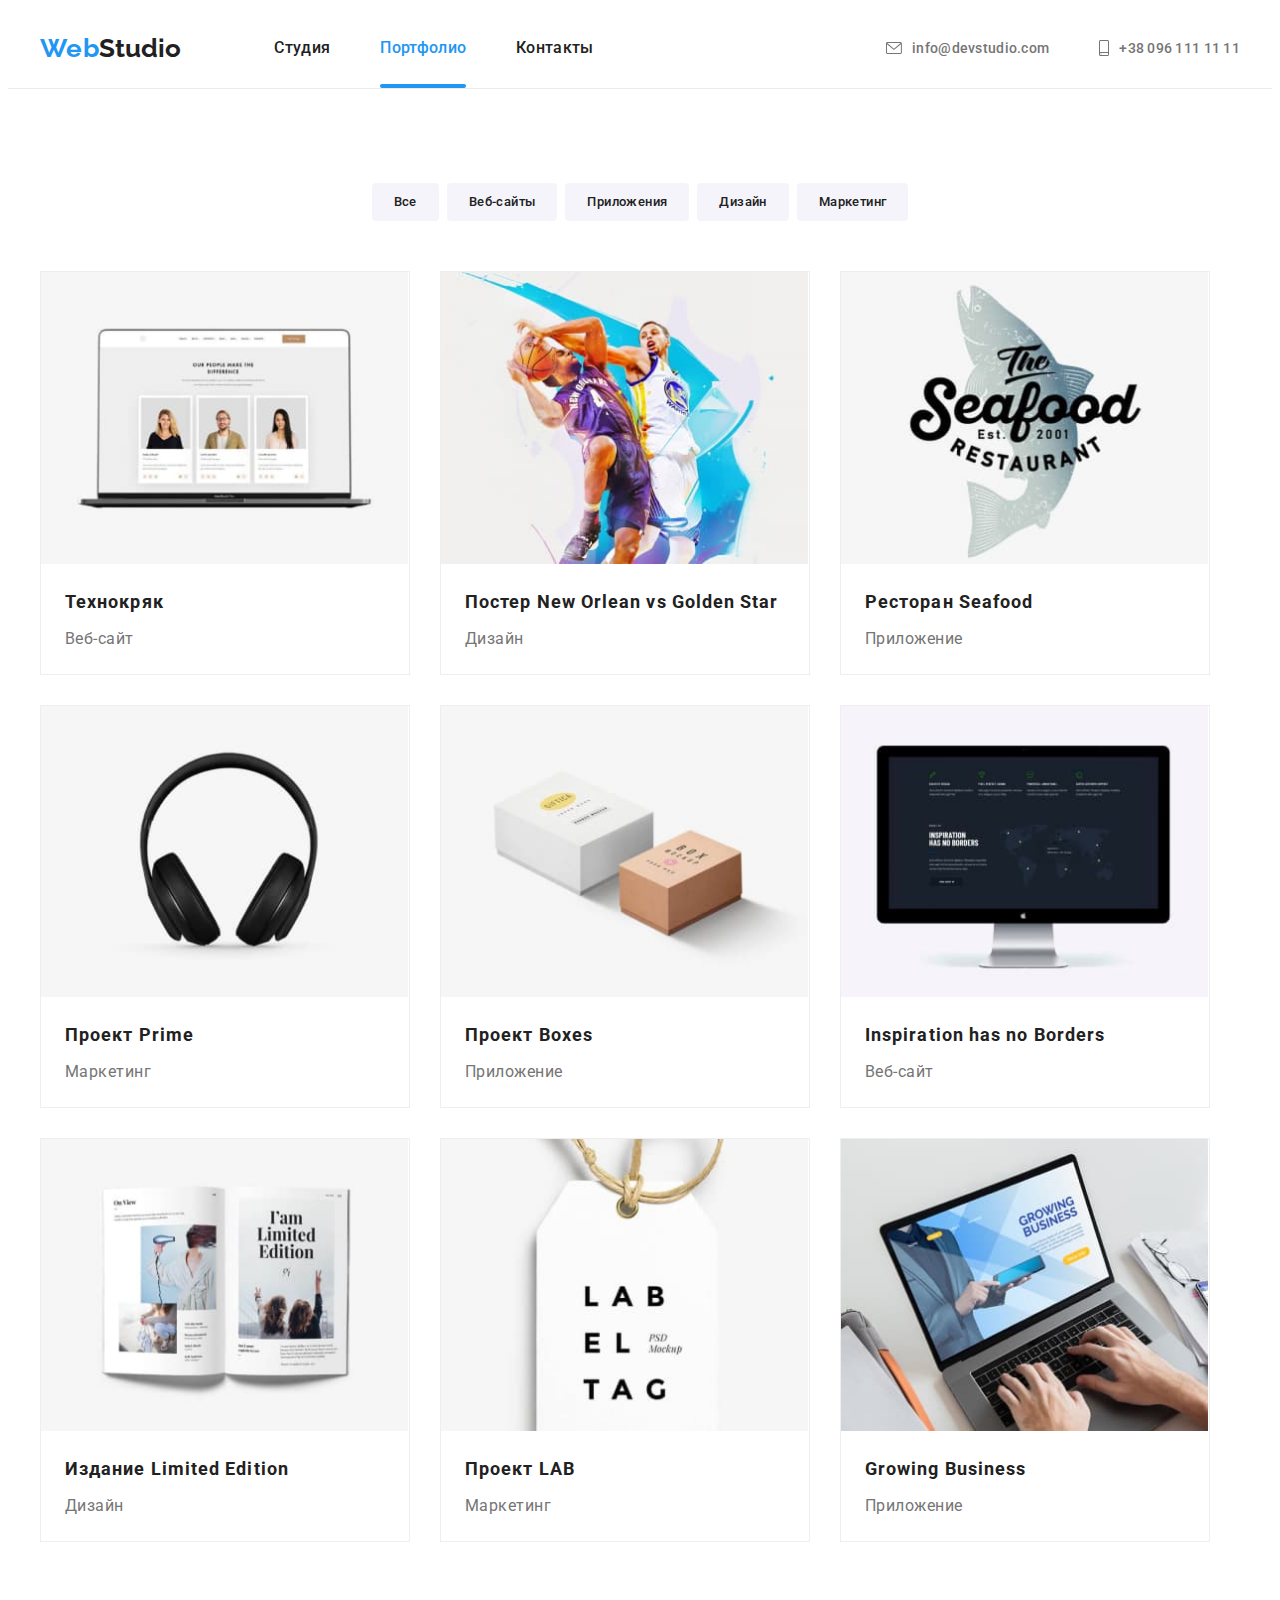
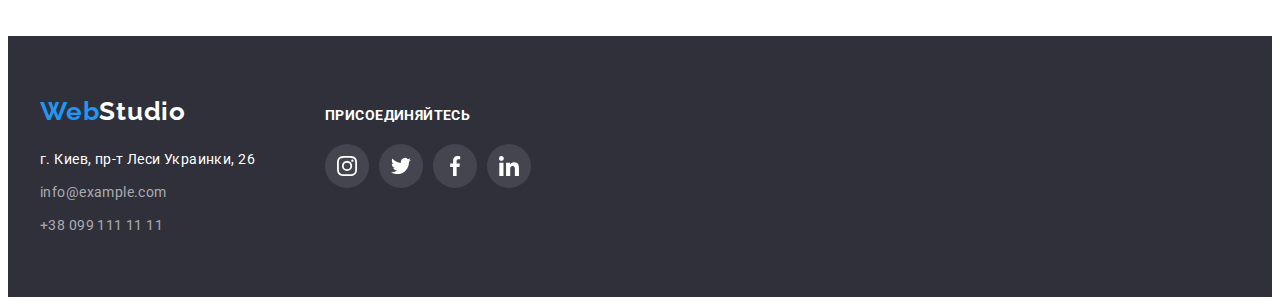
==== portfolio.html @ ae1bb8a2 "copy over files" ====
<!DOCTYPE html>
<html lang="ru">
<head>
    <meta charset="UTF-8" />
    <meta name="viewport" content="width=device-width, initial-scale=1.0" />
    <link rel="stylesheet" href="https://cdnjs.cloudflare.com/ajax/libs/modern-normalize/1.0.0/modern-normalize.css" integrity="sha512-Zx6MlUMKSVJoQ+83OwhdILe8cSEsCzfqThJd7J/VA2UrK6Ctj85p+xzqfyuNXE5B1k25uUdmJ2OzItbBy9GHAQ==" crossorigin="anonymous" />
    <link rel="preconnect" href="https://fonts.gstatic.com">
    <link href="https://fonts.googleapis.com/css2?family=Raleway:wght@400;700&family=Roboto:wght@100;400;500;700;900&display=swap" rel="stylesheet">
    <link rel="stylesheet" href="styles/styles.css"/>
    
    <title>Портфолио</title>
    

</head>
<body class="body">

<!-- Портфолио Хедер -->

<header class="main-header">
    <div class="container">
    <nav class="header-menu">
    <a class="logo" href="./index.html">
    <span class= "logoblue">Web</span>Studio</a>
    <ul class="header-nav">
        <li class="nav-link"><a class="link" href="./index.html">Студия</a></li>
        <li class="nav-link"><a class="currentlink" href="">Портфолио</a></li>
        <li class="nav-link"><a class="link" href="">Контакты</a></li>
    </ul> 
</nav>

<ul class="header-contacts list">
    <li class="header-contact">
        <a class="header-contacts-link link" href="mailto:info@devstudio.com">
        <svg width="16" height="12" class="contact-icon-email">
    <use href="./images/icons.svg#icon-envelope"></use>
    </svg>
    info@devstudio.com</a>
</li>
    <li class="header-contact">
        <a class="header-contacts-link link" href="tel:+380961111111">
        <svg width="10" height="16" class="contact-icon-tel">
            <use href="./images/icons.svg#icon-smartphone"></use>
        </svg>
        +38 096 111 11 11</a>
</li>      
</ul>

    </div>
</header>

<!-- Портфолио навигация -->

<main>
    <section class="portfolio">
        <div class="container">
        <ul class="filters"> 
            <li class="filter-item"><button type="button" class="filter-btn">Все</button></li>
            <li class="filter-item"><button type="button" class="filter-btn">Веб-сайты</button></li>
            <li class="filter-item"><button type="button" class="filter-btn">Приложения</button></li>
            <li class="filter-item"><button type="button" class="filter-btn">Дизайн</button></li>
            <li class="filter-item"><button type="button" class="filter-btn">Маркетинг</button></li>
        </ul>

        <ul class="portfolio-list">

            <li class="portfolio-item">
           <a  class="portfolio-listing" href="">
            <div class="portfolio-item-overlay">
        <img class= "portfolio-img" src="images/1technokryak.jpg" alt="laptop screen" width="370">
        <p class="portfolio-popup">
            Технокряк это современная площадка распространения
            коронавируса. Компании используют эту платформу для
            цифрового шпионажа и атак на защищённые сервера конкурентов.
        </p></div>
        <div class="portfolio-descr">
        <h2 class="portfolio-subtitle">Технокряк</h2>
        <p class="portfolio-text">Веб-сайт</p></div>
    </a>
        </li>

        <li class="portfolio-item">
            <a class="portfolio-listing" href="">
                <div class="portfolio-item-overlay">
            <img class= "portfolio-img" src="images/2neworleansgoldenstar.jpg"
        alt="new orleans v golden star poster" width="370">
        <p class="portfolio-popup">
            Технокряк это современная площадка распространения
            коронавируса. Компании используют эту платформу для
            цифрового шпионажа и атак на защищённые сервера конкурентов.
        </p></div>
        <div class="portfolio-descr">
        <h2 class="portfolio-subtitle">Постер New Orlean vs Golden Star</h2>
        <p class="portfolio-text">Дизайн</p></div>
    </a>
        </li>

        <li class="portfolio-item">
            <a class="portfolio-listing" href="">
                <div class="portfolio-item-overlay">
        <img class= "portfolio-img" src="images/3theseafoodrestaurant.jpg"
        alt="Seafood restaurant design" width="370">
        <p class="portfolio-popup">
            Технокряк это современная площадка распространения
            коронавируса. Компании используют эту платформу для
            цифрового шпионажа и атак на защищённые сервера конкурентов.
        </p></div>
        <div class="portfolio-descr">
        <h2 class="portfolio-subtitle">Ресторан Seafood</h2>
        <p class="portfolio-text">Приложение</p></div>
    </a>
        </li>

        <li class="portfolio-item">
            <a class="portfolio-listing" href="">
                <div class="portfolio-item-overlay">
            <img class= "portfolio-img" src="images/4projectprime.jpg"
        alt="Large headphones" width="370">
        <p class="portfolio-popup">
            Технокряк это современная площадка распространения
            коронавируса. Компании используют эту платформу для
            цифрового шпионажа и атак на защищённые сервера конкурентов.
        </p></div>
        <div class="portfolio-descr">
        <h2 class="portfolio-subtitle">Проект Prime</h2>
        <p class="portfolio-text">Маркетинг</p></div>
    </a>
        </li>

        <li class="portfolio-item">
            <a class="portfolio-listing" href="">
                <div class="portfolio-item-overlay">
            <img  class= "portfolio-img" src="images/5projectboxes.jpg"
            alt="small and large box" width="370">
            <p class="portfolio-popup">
                Технокряк это современная площадка распространения
                коронавируса. Компании используют эту платформу для
                цифрового шпионажа и атак на защищённые сервера конкурентов.
            </p></div>
            <div class="portfolio-descr">
            <h2 class="portfolio-subtitle">Проект Boxes</h2>
            <p class="portfolio-text">Приложение</p></div>
        </a>
        </li>

        <li class="portfolio-item">
            <a class="portfolio-listing" href="">
                <div class="portfolio-item-overlay">
            <img class= "portfolio-img" src="images/6insiparationhasnoboarders.jpg"
            alt="desktop screen" width="370">
            <p class="portfolio-popup">
                Технокряк это современная площадка распространения
                коронавируса. Компании используют эту платформу для
                цифрового шпионажа и атак на защищённые сервера конкурентов.
            </p></div>
            <div class="portfolio-descr">
            <h2 class="portfolio-subtitle">Inspiration has no Borders</h2>
            <p class="portfolio-text">Веб-сайт</p></div>
        </a>
        </li>

        <li class="portfolio-item">
            <a class="portfolio-listing" href="">
                <div class="portfolio-item-overlay">
            <img class= "portfolio-img" src="images/7Journallimitededition.jpg"
            alt="magazine two page layout" width="370">
            <p class="portfolio-popup">
                Технокряк это современная площадка распространения
                коронавируса. Компании используют эту платформу для
                цифрового шпионажа и атак на защищённые сервера конкурентов.
            </p></div>
            <div class="portfolio-descr">
            <h2 class="portfolio-subtitle">Издание Limited Edition</h2>
            <p class="portfolio-text">Дизайн</p></div>
        </a>
        </li>

        <li class="portfolio-item">
            <a class="portfolio-listing" href="">
                <div class="portfolio-item-overlay">
            <img class= "portfolio-img" src="images/8projectlab.jpg"
            alt="Clothing tag" width="370">
            <p class="portfolio-popup">
                Технокряк это современная площадка распространения
                коронавируса. Компании используют эту платформу для
                цифрового шпионажа и атак на защищённые сервера конкурентов.
            </p></div>
            <div class="portfolio-descr">
            <h2 class="portfolio-subtitle">Проект LAB</h2>
            <p class="portfolio-text">Маркетинг</p></div>
        </a>
        </li>

        <li class="portfolio-item">
            <a class="portfolio-listing" href="">
                <div class="portfolio-item-overlay">
            <img class= "portfolio-img" src="images/9growingbusiness.jpg"
            alt="typing on macbook" width="370">
            <p class="portfolio-popup">
                Технокряк это современная площадка распространения
                коронавируса. Компании используют эту платформу для
                цифрового шпионажа и атак на защищённые сервера конкурентов.
            </p></div>
            <div class="portfolio-descr">
            <h2 class="portfolio-subtitle">Growing Business</h2>
        <p class="portfolio-text">Приложение</p></div>
    </a>
    </li>
        </ul>
    </div>
    </section>
</main>

<!-- Портфолио Футер -->

<footer class="main-footer">
        <div class="container footer-contacts-container">
            <div class="contacts">
    <a class="footer-logo" href="./index.html">
        <span class= "logoblue">Web</span>Studio</a>
    <address class="footer-address">г. Киев, пр-т Леси Украинки, 26</address>
    <ul class="footer-contacts">  
            <li class="footer-item"><a class="link" href="mailto:info@example.com">info@example.com</a></li>
            <li class="footer-item"><a class="link" href="tel:+380991111111">+38 099 111 11 11</a></li>   
        </ul>
            </div>
    <div class="footer-social-links">
        <p class="footer-title">присоединяйтесь</p>
        <ul class="footer-social-list list">
            <li class="footer-social-list-item">
                <a href="" class="footer-social-list-link link">
                    <svg class="footer-social-list-icon">
                        <use href="./images/icons.svg#icon-instagram"></use>
                    </svg>
                </a>
            </li>
            <li class="footer-social-list-item">
                <a href="" class="footer-social-list-link link">
                    <svg class="footer-social-list-icon">
                        <use href="./images/icons.svg#icon-twitter"></use>
                    </svg>
                </a>
            </li>
            <li class="footer-social-list-item">
                <a href="" class="footer-social-list-link link">
                    <svg class="footer-social-list-icon">
                        <use href="./images/icons.svg#icon-facebook"></use>
                    </svg>
                </a>
            </li>
            <li class="footer-social-list-item">
                <a href="" class="footer-social-list-link link">
                    <svg class="footer-social-list-icon">
                        <use href="./images/icons.svg#icon-linkedin"></use>
                    </svg>
                </a>
            </li>
        </ul>

    </div>
         </div>
    </footer>
    </body>
    </html>
---- styles/styles.css ----
:root {
    --accent: #2196F3;
    --secondarytext: #212121;
    --white: #FFFFFF;
    --maintext: #757575;
    --backgroundheader:#FFFFFF;
    --backgroundfootertitle: #2F303A;
    --backgroundbuttons: #F5F4FA;   
    --backgroundmain: #ffffff;  

}
h1,
h2,
h3,
h4,
h5,
h6,
p {
  margin: 0;
}

ul,
ol {
      text-decoration: none;
      margin: 0;
      padding: 0;
  }

img {
    display: block;
  }
  
  .container {

    width: 1200px;
    margin: 0 auto;
    padding-left: 15px;
    padding-right: 15px;
  }

/* Main home page-index */

body {
   background-color: var(--backgroundmain); 
   font-family: 'Roboto', sans-serif;
   font-size: 16px;
   font-style: normal;
   font-weight: normal;
    color: var(--maintext);
}

/* Social Links Icons */
.social-list {
    display: flex;
    align-items: center;
    justify-content: space-between;
}

.social-list-link {
    display: flex;
    justify-content: center;
    align-items: center;
    width: 44px;
    height: 44px;
    border-radius: 50%;
    background-color: #FFFFFF; 

    transition-property: background-color, color, fill;
    transition-timing-function: cubic-bezier(0.4, 0, 0.2, 1);
    transition-duration: 250ms;
}

.social-list-link:hover,
.social-list-link:focus { 
  background-color: var(--accent); 
}

.social-list-link:hover .social-list-icon,
.social-list-link:focus .social-list-icon {
  fill: var(--white);
}


.social-list-icon {
    width: 20px;
    height: 20px;
    fill: #AFB1B8;

    transition-property: color, fill;
    transition-timing-function: cubic-bezier(0.4, 0, 0.2, 1);
    transition-duration: 250ms;
}
/* END of Social Links */

/* header */
.main-header {
    padding-top: 0;
    padding-bottom: 0;
    border-bottom: 1px solid #ececec;
}

.main-header .container {
    display: flex;
    align-items: center;
}

.header-menu {
    display: flex;
    align-items: center;
}

/* logo */
.logoblue{
    color: var(--accent);
    font-family: 'Raleway', sans-serif;
    font-weight: bold;
    font-size: 26px;
    line-height: 31px;

}

.logo{
    color: var(--secondarytext);
    font-family: 'Raleway', sans-serif;
    font-weight: bold;
    font-size: 26px;
    line-height: 31px;
    text-decoration: none;  
    
}

ul {
    list-style: none;
}


.header-menu { 
    display: flex;
    align-items: center;
    margin-bottom: 0px;
    margin-top: 0px;
} 

.header-nav .nav-link:not(:last-child) {
    margin-right: 50px;
  }

 .header-nav {
    list-style: none;
    display: flex;
    margin-left: 93px;
  }

.header-nav .link{
    position: relative;
    color: var(--secondarytext);
    font-weight: 500;
    line-height: 16px;
    letter-spacing: 0.02em;
    text-decoration: none;
    
    display: block;
    padding-top: 32px;
    padding-bottom: 32px;

    transition: color 250ms cubic-bezier(0.4, 0, 0.2, 1);
}

.header-nav .currentlink{
    position: relative;
    /* color: var(--secondarytext); */
    font-weight: 500;
    line-height: 16px;
    letter-spacing: 0.02em;
    text-decoration: none;

    display: block;
    padding-top: 32px;
    padding-bottom: 32px;

    color: var(--accent);

    transition: color 250ms cubic-bezier(0.4, 0, 0.2, 1);
}

.header-nav .currentlink:after {
    position: absolute;
    content: "";
    display: inline-block;
    bottom: 0;
    left: 0;
    height: 4px;
    width: 100%;
    border-radius: 2px;
    background-color: var(--accent);

    opacity: 1;
}

/* .header-nav .link:focus::after,
.header-nav .link:hover::after {
    position: absolute;
    content: "";
    display: inline-block;
    bottom: 0;
    left: 0;
    height: 4px;
    width: 100%;
    border-radius: 2px;
    background-color: var(--accent);

    opacity: 1;
    
} */

.header-nav .link:hover,
.header-nav .link:focus{ 
    color: var(--accent);
    cursor: pointer;
}

.header-nav .link:active {
        color: var(--accent);
}

.header-contacts {
    display: flex;
    align-items: center;
    margin-left: auto;
}

.header-contact:not(:last-child){
    margin-right: 50px;
}

.header-contacts-link {
    display: flex;
    align-items: center;
    font-weight: 500;
    font-size: 14px;
    line-height: 1.15;
    letter-spacing: 0.02em;

    padding-top: 32px;
    padding-bottom: 32px;

    color: var(--maintext);
    fill: var(--maintext);

    text-decoration: none;

    transition-property: color, fill;
    transition-timing-function: cubic-bezier(0.4, 0, 0.2, 1);
    transition-duration: 250ms;
}

.contact-icon-tel,
.contact-icon-email {
    margin-right: 10px;
}

.header-contacts-link:hover,
.header-contacts-link:focus {
    color: var(--accent);
    fill: var(--accent);
}

.main-section {
    width: 1200px;
    padding: 0 15px;
    margin: 0 auto;
}

.main-title{
    max-width: 696px;
    margin: 0 auto;
    font-family: 'Roboto', sans-serif;
    color: var(--white);
    font-weight: 900;
    font-size: 44px;
    line-height: 136%;
    text-align: center;
    letter-spacing: 0.06em;
    text-transform: uppercase;
}

.main-heading {
    max-width: 1600px;
    min-height: 600px;
    margin-left: auto;
    margin-right: auto;
    margin-top: 0px;
    margin-bottom: 0px;
    padding-top: 200px;
    padding-bottom: 200px;
    background-image: linear-gradient(rgba(47, 48, 58, 0.4),
    rgba(47, 48, 58, 0.4)), 
    url(../images/mainsection.jpg);
    background-repeat: no-repeat;
    background-size: cover;
    background-color: #2F303A;
}

.main-button{
    color: var(--white);
    font-weight: bold;
    font-size: 16px;
    line-height: 30px;
    
    background-color: var(--accent);
    border: none;
    box-shadow: 0px 4px 4px rgba(0, 0, 0, 0.15);
    border-radius: 4px;
    margin: 0 auto;
    margin-top: 30px;
    display: block;
    padding: 10px 32px;

    transition-property: background-color, color, box-shadow;
    transition-timing-function: cubic-bezier(0.4, 0, 0.2, 1);
    transition-duration: 250ms;   
}

.backdrop {
    position: fixed;
    top: 0;
    left: 0;
    width: 100%;
    height: 100%;
    background-color: rgba(0, 0, 0, 0.2);

    transition: opacity 250ms cubic-bezier(0.4, 0, 0.2, 1);
}

.backdrop.is-hidden {
    opacity: 0;
    pointer-events: none;
    visibility: hidden;

}
.modal {
    position: absolute;
    top: 50%;
    left: 50%;

    width: 528px;
    height: 581px;
    border-radius: 4px;

    transform: translate(-50%, -50%);
    background-color: var(--white);
}

.closebtn {
    position: absolute;
    right: 8px;
    top: 8px;
    width: 33px;
    height: 33px;
    border-radius: 50%;
    border: none;

    border: 1px solid rgba(0, 0, 0, 0.1);
    background-color: var(--white);
    background-image: url(../images/close-black.svg);
    background-repeat: no-repeat;
    background-position: center;
}


.main-button:focus,
.main-button:hover{
    background-color: #188CE8;
    box-shadow: 0px 4px 4px rgba(0, 0, 0, 0.15);
    border-radius: 4px;
    cursor: pointer;
}
/* main list */
.main-advantages {
    padding-top: 94px;
    padding-bottom: 94px;
}

.main-list{
    display: flex;
    flex-wrap: wrap;
    align-items: flex-start;

    margin-left: 0;
    margin-right: 0;
    justify-content: space-between;
}

.item {
    flex-basis: calc(100% / 4 - 30px);
}

.main-list .item:not(:first-child) {
    margin-left: 30px;
}

.main-list .thumbnail{
    display: flex;
    align-items: center;
    justify-content: center;
    background-color: #F5F4FA;
    width: 270px;
    height: 120px;
    margin-bottom: 30px;
}

.advantages-icons {
    width: 70px;
    height: 70px;
}

.main-subtitle{
    color: var(--secondarytext);
    font-weight: bold;
    font-size: 14px;
    line-height: 1.19;
    letter-spacing: 0.03em;
    text-transform: uppercase;  
    margin-bottom: 10px;
}

.main-text{
    color: var(--maintext);
    font-size: 14px;
    line-height: 24px;
    letter-spacing: 0.03em;  
}

/* work section */
.work {
    padding-bottom: 94px;
}

.work-title{
    color: var(--secondarytext);
    font-size: 36px;
    line-height: 42px;
    text-align: center;
    letter-spacing: 0.03em;
    margin-bottom: 50px;
}

.work-list {
    display: flex;
    flex-wrap: wrap;
    align-items: flex-start;

    margin-left: -15px;
    margin-right: -15px;

    justify-content: space-between;
}

.work-item {
    flex-basis: calc(100% / 3 - 30px);
    position: relative;
}

.work-overlay {
    position: absolute;
    display: flex;
    width: 100%;
    height: 70px;
    background-color: rgba(47, 48, 58, 0.8);

    bottom: 0;
    left: 0;

    color: var(--white);
    font-size: 14px;
	font-weight: 700;
    line-height: 1.14;
    text-transform: uppercase;
    align-items: center;
    justify-content: center;
}

.work-list .work-item:not(:last-child) {
    margin-right: 30px;
}


/* team section */

.team {
    padding-top: 94px;
    padding-bottom: 94px;
    background-color: var(--backgroundbuttons);
}

.team-title{
    color: var(--secondarytext);  
    font-family: 'Roboto', sans-serif;
    font-weight: bold;
    font-size: 36px;
    line-height: 42px;
    text-align: center;
    letter-spacing: 0.03em;

    margin-bottom: 50px;
}

.team-list {
    display: flex;
    flex-wrap: wrap;
    align-items: flex-start;
    margin-left: 0;
    margin-right: 0;

}

.team-item {
    background: #FFFFFF;
    box-shadow: 0px 1px 3px rgba(0, 0, 0, 0.12), 0px 1px 1px rgba(0, 0, 0, 0.14), 0px 2px 1px rgba(0, 0, 0, 0.2);
    border-radius: 0px 0px 4px 4px;
    flex-basis: calc(100%/4 - 30px);
}

.team-list .team-item:not(:last-child){
    margin-right: 30px;
}

.team-descr {
    display: block;
    padding-top: 30px;
    padding-bottom: 30px;
    padding-left: 30px;
    padding-right: 30px;
    align-content: center;
}

.team-subtitle{
    color: var(--secondarytext);
    font-family: 'Roboto', sans-serif;
    font-weight: 500;
    font-size: 16px;
    line-height: 19px;
    text-align: center;
    letter-spacing: 0.03em;
    margin-bottom: 10px;

    margin-left: 0px;
    margin-right: 0px;
}

.team-text{
    color: var(--maintext);
    font-weight: normal;
    font-size: 16px;
    line-height: 19px;
    text-align: center;
    letter-spacing: 0.03em;

    margin-left: 0px;
    margin-right: 0px;
    margin-bottom: 16px;
}

.team-list{
    list-style: none;
}
/* client section */
.clients {
    padding-top: 94px;
    padding-bottom: 94px;
}
.clients-title {
    color: var(--secondarytext);
    font-family: 'Roboto', sans-serif;
    font-weight: 700;
    font-size: 36px;
    line-height: 42px;
    text-align: center;
    letter-spacing: 0.03em;
    margin-bottom: 50px;
}

.clients-list {
    display: flex;
    align-items: center;
    margin-left: -30px;
    margin-top: -30px;
}

.client-list-item {
    flex-basis: calc(100% / 6 - 30px);
    margin-left: 30px;
    margin-top: 30px;
}

.client-list-icon {
    fill: #AFB1B8;
    transition-property: fill;
    transition-timing-function: cubic-bezier(0.4, 0, 0.2, 1);
    transition-duration: 250ms;
}

.clients-list-link:hover,
.clients-list-link:focus {
    border-color: var(--accent);
}

.clients-list-link {
    display: flex;
    align-items: center;
    justify-content: center;
    width: 170px;
    height: 90px;
    border: 1px solid #afb1b8;
    box-sizing: border-box;
    border-radius: 4px;

    transition-property: border, color;
    transition-timing-function: cubic-bezier(0.4, 0, 0.2, 1);
    transition-duration: 250ms;
}

.clients-list-link:hover .client-list-icon,
.clients-list-link:focus .client-list-icon{
    fill: var(--accent);
}
/* footer */

.main-footer{
    background-color: var(--backgroundfootertitle);
}
/* footer logo */


.main-footer{
    padding: 60px 0;
    display: flex;
    flex-direction: column;
    align-items: center;
}

.contacts {
    margin-right: 70px;
}

.footer-contacts-container {
    display: flex;
    align-items: baseline;
}

/* LOGO START */
.footer-logo{
    display: flex;
    flex-wrap: wrap;
    align-items: flex-start;
    text-decoration: none;
    
}
.logoblue{
    color: var(--accent);
    font-family: 'Raleway', sans-serif;
    font-style: normal;
    font-weight: bold;
    font-size: 26px;
    line-height: 31px;
    letter-spacing: 0.03em;
}

.footer-logo{
    color: var(--white);
    font-family: 'Raleway', sans-serif;
    font-style: normal;
    font-weight: bold;
    font-size: 26px;
    line-height: 31px;
    letter-spacing: 0.03em;

    transition: color 250ms cubic-bezier(0.4, 0, 0.2, 1);
}

.footer-logo:hover,
.footer-logo:focus{
    cursor: pointer;
}

.footer-item:hover .link,
.footer-item:focus .link{
    color: var(--accent);
    cursor: pointer;
}
/* LOGO END */

.main-footer :focus{
    color: var(--accent);
    cursor: pointer;
}
/* footer info */

.footer-address{
    Font-family: 'Roboto', sans-serif;
    color: var(--white);
    font-size: 14px;
    line-height: 24px;
    letter-spacing: 0.03em;
    font-style: normal;
    font-weight: normal;
    /* outline: 2px solid red; */
}

.footer-contacts .link{
    Font-family: 'Roboto', sans-serif;
    color: rgba(255, 255, 255, 0.6);
    font-weight: normal;
    font-size: 14px;
    line-height: 24px;
    letter-spacing: 0.03em;
    text-decoration: none; 

    transition-property: color;
    transition-timing-function: cubic-bezier(0.4, 0, 0.2, 1);
    transition-duration: 250ms;
}

.footer-item:not(:first-child){
    margin-top: 9px;
}

.footer-contacts { 
    display: block;
    list-style: none;
    margin-top: 9px;
}

.footer-address{
    margin-top: 20px;
}

.footer-social-links {
    display: block;
    align-items: baseline;

}

.footer-title {
    display: block;
    font-weight: 700;
    font-size: 14px;
    line-height: 1.14;
    letter-spacing: 0.03em;
    text-transform: uppercase;
    color: var(--white);
    margin-bottom: 20px;
}

.footer-social-list-icon {
    width: 20px;
    height: 20px;
    fill: var(--white);
}

.footer-social-list {
    display: flex;
    align-items: center;
}

.footer-social-list-item:not(:last-child){
    margin-right: 10px;
}

.footer-social-list-link{
    display: flex;
    align-items: center;
    justify-content: center;
    width: 44px;
    height: 44px;
    border-radius: 50%;
    background-color: rgba(255, 255, 255, 0.1);

    transition-property: background-color, color, fill;
    transition-timing-function: cubic-bezier(0.4, 0, 0.2, 1);
    transition-duration: 250ms;
}

.footer-social-list-link:hover,
.footer-social-list-link:focus {
    background-color: var(--accent);
}



/* portfolio page */
.portfolio {
    margin-top: 94px;
    margin-bottom: 94px;  
}

.porfolio .container {
    width: 1200px;
    margin-left: auto;
    margin-right: auto;
    margin-bottom: 94px;
}
/* FILTER */
.filters {
    display: flex;
    flex-wrap: wrap;
    align-items: center;
    justify-content: center;
    margin-bottom: 50px;
} 

.filter-item {
    align-content: center;

}
.filter-item:not(:last-child){
    margin-right: 8px;
}

.filter-btn, 
.filter-btn:active{
    color: var(--secondarytext);
    font-family: 'Roboto', sans-serif;  
    font-weight: 500;
    line-height: 26px;
    text-align: center;
    letter-spacing: 0.03em;
    background-color: var(--backgroundbuttons);
    border-radius: 4px;
    padding: 6px 22px;
    outline: none;
    border: none;

    cursor: pointer;

    transition-property: background-color, color, box-shadow;
    transition-timing-function: cubic-bezier(0.4, 0, 0.2, 1);
    transition-duration: 250ms;
}

.filter-btn:hover,
.filter-btn:focus{
    color: var(--white);  
    font-family: 'Roboto', sans-serif;
    font-weight: 500;
    line-height: 26px;
    text-align: center;
    letter-spacing: 0.03em;
    background-color: var(--accent); 

    box-shadow: 0px 3px 1px rgba(0, 0, 0, 0.1), 0px 1px 2px rgba(0, 0, 0, 0.08), 0px 2px 2px rgba(0, 0, 0, 0.12);
    cursor: pointer;
    text-decoration: none;
}
/* FILTER END */

/* PORTFOLIO CARDS */
.portfolio-list {
    display: flex; 
    flex-wrap: wrap;
    margin-left: -30px;
    margin-top: -30px;
}
.portfolio-item {
    flex-basis: calc(100% / 3 - 30px);
    margin-left: 30px;
    margin-top: 30px;
    border: 1px solid #EEEEEE;
    box-sizing: border-box;
    max-width: 370px;

    transition-property: border;
    transition-timing-function: cubic-bezier(0.4, 0, 0.2, 1);
    transition-duration: 250ms;
}
.portfolio-img {
    display: block;
    max-width: 367px;
}
.portfolio-listing{
    text-decoration: none;
    
}
.portfolio-descr {
    display: block;
    padding: 20px 24px;
}

.portfolio-item-overlay {
    display: flex;
    position: relative;
    overflow: hidden;
}

.portfolio-popup {
    position: absolute;
    bottom: 0;
    height: 100%;
    width: 100%;

    padding: 63px 24px;

    background-color: rgba(33, 150, 243, 0.9);
    color: var(--white);
    font-size: 18px;
    line-height: 1.56;
    letter-spacing: 0.03em;

    opacity: 0;
    transform: translateY(100%);
    
    
    transition-property: translateY(100%);
    transition-timing-function: linear;
    transition-duration: 250ms;
}

.portfolio-item:hover .portfolio-popup,
.portfolio-item a:focus .portfolio-popup {
    transform: translateY(0);
    opacity: 1;
}

.portfolio-list .portfolio-item:hover,
.portfolio-item .portfolio-listing:focus{
    box-shadow: 0px 1px 1px rgba(0, 0, 0, 0.12),
    0px 4px 4px rgba(0, 0, 0, 0.06),
    1px 4px 6px rgba(0, 0, 0, 0.16);
    cursor: pointer;
}

.portfolio-subtitle{
    color: var(--secondarytext);
    font-family: 'Roboto', sans-serif;
    font-weight: 700;
    font-size: 18px;
    line-height: 36px;
    letter-spacing: 0.06em;
    margin-bottom: 4px;
    text-align: left;
}
.portfolio-text{
    color: var(--maintext);
    font-family: 'Roboto', sans-serif;
    font-size: 16px;
    line-height: 30px;
    letter-spacing: 0.03em;
    text-align: left;
}
/* PORTFOLIO CARDS END */
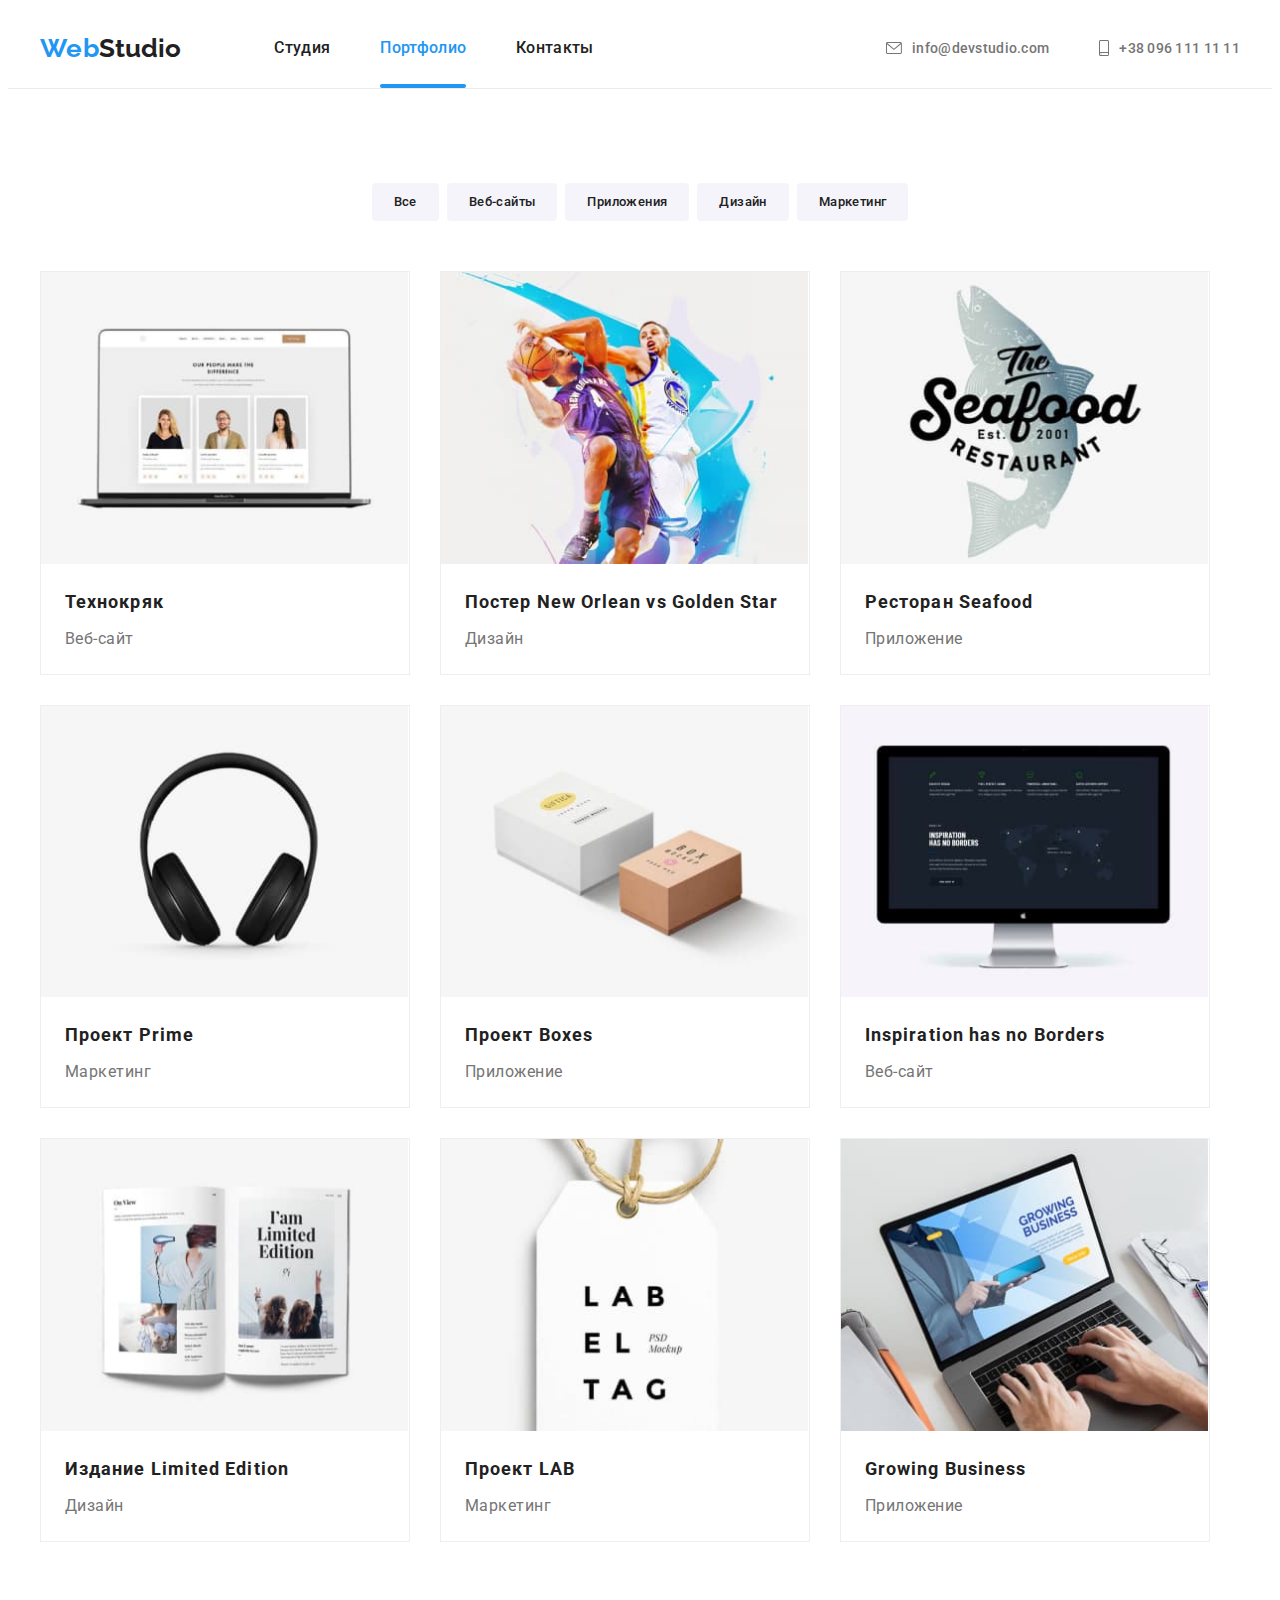
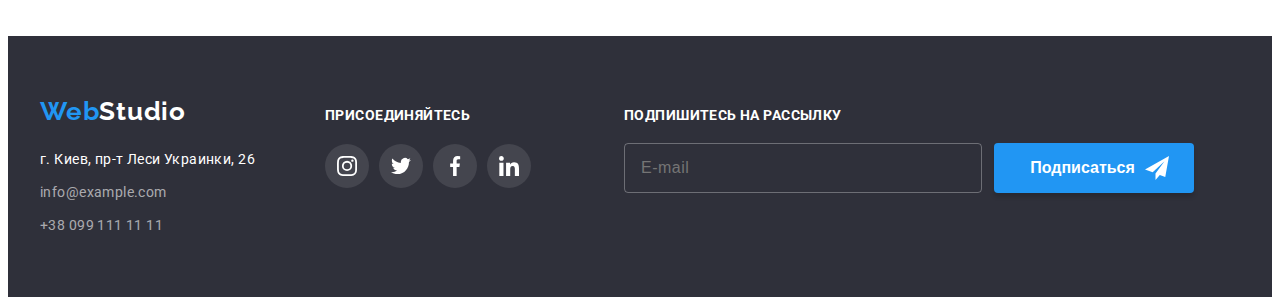
==== commit 24eaf8c0: "additional transitions added" ====
--- a/portfolio.html
+++ b/portfolio.html
@@ -213,51 +213,63 @@
 <!-- Портфолио Футер -->
 
 <footer class="main-footer">
-        <div class="container footer-contacts-container">
-            <div class="contacts">
-    <a class="footer-logo" href="./index.html">
-        <span class= "logoblue">Web</span>Studio</a>
-    <address class="footer-address">г. Киев, пр-т Леси Украинки, 26</address>
-    <ul class="footer-contacts">  
-            <li class="footer-item"><a class="link" href="mailto:info@example.com">info@example.com</a></li>
-            <li class="footer-item"><a class="link" href="tel:+380991111111">+38 099 111 11 11</a></li>   
-        </ul>
+    <div class="container footer-contacts-container">
+        <div class="contacts">
+            <a class="footer-logo" href="./index.html">
+                <span class="logoblue">Web</span>Studio</a>
+            <address class="footer-address">г. Киев, пр-т Леси Украинки, 26</address>
+            <ul class="footer-contacts">
+                <li class="footer-item"><a class="link" href="mailto:info@example.com">info@example.com</a></li>
+                <li class="footer-item"><a class="link" href="tel:+380991111111">+38 099 111 11 11</a></li>
+            </ul>
+        </div>
+        <div class="footer-social-links">
+            <p class="footer-title">присоединяйтесь</p>
+            <ul class="footer-social-list list">
+                <li class="footer-social-list-item">
+                    <a href="" class="footer-social-list-link link">
+                        <svg class="footer-social-list-icon">
+                            <use href="./images/icons.svg#icon-instagram"></use>
+                        </svg>
+                    </a>
+                </li>
+                <li class="footer-social-list-item">
+                    <a href="" class="footer-social-list-link link">
+                        <svg class="footer-social-list-icon">
+                            <use href="./images/icons.svg#icon-twitter"></use>
+                        </svg>
+                    </a>
+                </li>
+                <li class="footer-social-list-item">
+                    <a href="" class="footer-social-list-link link">
+                        <svg class="footer-social-list-icon">
+                            <use href="./images/icons.svg#icon-facebook"></use>
+                        </svg>
+                    </a>
+                </li>
+                <li class="footer-social-list-item">
+                    <a href="" class="footer-social-list-link link">
+                        <svg class="footer-social-list-icon">
+                            <use href="./images/icons.svg#icon-linkedin"></use>
+                        </svg>
+                    </a>
+                </li>
+            </ul>
+        </div>
+
+        <div class="subscribe-form">
+            <p class="subscribe-title">Подпишитесь на рассылку</p>
+            <div class="subscribe">
+                <label for="subscribe-email"></label>
+                <input type="e-mail" name="e-mail" id="e-mail" placeholder="E-mail">
+
+                <button data-modal-open class="subscribe-button" type="submit">Подписаться
+                    <span class="subscribe-icon"></span>
+                </button>
             </div>
-    <div class="footer-social-links">
-        <p class="footer-title">присоединяйтесь</p>
-        <ul class="footer-social-list list">
-            <li class="footer-social-list-item">
-                <a href="" class="footer-social-list-link link">
-                    <svg class="footer-social-list-icon">
-                        <use href="./images/icons.svg#icon-instagram"></use>
-                    </svg>
-                </a>
-            </li>
-            <li class="footer-social-list-item">
-                <a href="" class="footer-social-list-link link">
-                    <svg class="footer-social-list-icon">
-                        <use href="./images/icons.svg#icon-twitter"></use>
-                    </svg>
-                </a>
-            </li>
-            <li class="footer-social-list-item">
-                <a href="" class="footer-social-list-link link">
-                    <svg class="footer-social-list-icon">
-                        <use href="./images/icons.svg#icon-facebook"></use>
-                    </svg>
-                </a>
-            </li>
-            <li class="footer-social-list-item">
-                <a href="" class="footer-social-list-link link">
-                    <svg class="footer-social-list-icon">
-                        <use href="./images/icons.svg#icon-linkedin"></use>
-                    </svg>
-                </a>
-            </li>
-        </ul>
+        </div>
 
     </div>
-         </div>
-    </footer>
+</footer>
     </body>
     </html>--- a/styles/styles.css
+++ b/styles/styles.css
@@ -1,13 +1,12 @@
 :root {
-    --accent: #2196F3;
-    --secondarytext: #212121;
-    --white: #FFFFFF;
-    --maintext: #757575;
-    --backgroundheader:#FFFFFF;
-    --backgroundfootertitle: #2F303A;
-    --backgroundbuttons: #F5F4FA;   
-    --backgroundmain: #ffffff;  
-
+  --accent: #2196f3;
+  --secondarytext: #212121;
+  --white: #ffffff;
+  --maintext: #757575;
+  --backgroundheader: #ffffff;
+  --backgroundfootertitle: #2f303a;
+  --backgroundbuttons: #f5f4fa;
+  --backgroundmain: #ffffff;
 }
 h1,
 h2,
@@ -21,58 +20,57 @@
 
 ul,
 ol {
-      text-decoration: none;
-      margin: 0;
-      padding: 0;
-  }
+  text-decoration: none;
+  margin: 0;
+  padding: 0;
+}
 
 img {
-    display: block;
-  }
-  
-  .container {
-
-    width: 1200px;
-    margin: 0 auto;
-    padding-left: 15px;
-    padding-right: 15px;
-  }
+  display: block;
+}
+
+.container {
+  width: 1200px;
+  margin: 0 auto;
+  padding-left: 15px;
+  padding-right: 15px;
+}
 
 /* Main home page-index */
 
 body {
-   background-color: var(--backgroundmain); 
-   font-family: 'Roboto', sans-serif;
-   font-size: 16px;
-   font-style: normal;
-   font-weight: normal;
-    color: var(--maintext);
+  background-color: var(--backgroundmain);
+  font-family: "Roboto", sans-serif;
+  font-size: 16px;
+  font-style: normal;
+  font-weight: normal;
+  color: var(--maintext);
 }
 
 /* Social Links Icons */
 .social-list {
-    display: flex;
-    align-items: center;
-    justify-content: space-between;
+  display: flex;
+  align-items: center;
+  justify-content: space-between;
 }
 
 .social-list-link {
-    display: flex;
-    justify-content: center;
-    align-items: center;
-    width: 44px;
-    height: 44px;
-    border-radius: 50%;
-    background-color: #FFFFFF; 
-
-    transition-property: background-color, color, fill;
-    transition-timing-function: cubic-bezier(0.4, 0, 0.2, 1);
-    transition-duration: 250ms;
+  display: flex;
+  justify-content: center;
+  align-items: center;
+  width: 44px;
+  height: 44px;
+  border-radius: 50%;
+  background-color: #ffffff;
+
+  transition-property: background-color, color, fill;
+  transition-timing-function: cubic-bezier(0.4, 0, 0.2, 1);
+  transition-duration: 250ms;
 }
 
 .social-list-link:hover,
-.social-list-link:focus { 
-  background-color: var(--accent); 
+.social-list-link:focus {
+  background-color: var(--accent);
 }
 
 .social-list-link:hover .social-list-icon,
@@ -80,871 +78,1099 @@
   fill: var(--white);
 }
 
-
 .social-list-icon {
-    width: 20px;
-    height: 20px;
-    fill: #AFB1B8;
-
-    transition-property: color, fill;
-    transition-timing-function: cubic-bezier(0.4, 0, 0.2, 1);
-    transition-duration: 250ms;
+  width: 20px;
+  height: 20px;
+  fill: #afb1b8;
+
+  transition-property: color, fill;
+  transition-timing-function: cubic-bezier(0.4, 0, 0.2, 1);
+  transition-duration: 250ms;
 }
 /* END of Social Links */
 
 /* header */
 .main-header {
-    padding-top: 0;
-    padding-bottom: 0;
-    border-bottom: 1px solid #ececec;
+  padding-top: 0;
+  padding-bottom: 0;
+  border-bottom: 1px solid #ececec;
 }
 
 .main-header .container {
-    display: flex;
-    align-items: center;
+  display: flex;
+  align-items: center;
 }
 
 .header-menu {
-    display: flex;
-    align-items: center;
+  display: flex;
+  align-items: center;
 }
 
 /* logo */
-.logoblue{
-    color: var(--accent);
-    font-family: 'Raleway', sans-serif;
-    font-weight: bold;
-    font-size: 26px;
-    line-height: 31px;
-
-}
-
-.logo{
-    color: var(--secondarytext);
-    font-family: 'Raleway', sans-serif;
-    font-weight: bold;
-    font-size: 26px;
-    line-height: 31px;
-    text-decoration: none;  
-    
+.logoblue {
+  color: var(--accent);
+  font-family: "Raleway", sans-serif;
+  font-weight: bold;
+  font-size: 26px;
+  line-height: 31px;
+}
+
+.logo {
+  color: var(--secondarytext);
+  font-family: "Raleway", sans-serif;
+  font-weight: bold;
+  font-size: 26px;
+  line-height: 31px;
+  text-decoration: none;
 }
 
 ul {
-    list-style: none;
-}
-
-
-.header-menu { 
-    display: flex;
-    align-items: center;
-    margin-bottom: 0px;
-    margin-top: 0px;
-} 
+  list-style: none;
+}
+
+.header-menu {
+  display: flex;
+  align-items: center;
+  margin-bottom: 0px;
+  margin-top: 0px;
+}
 
 .header-nav .nav-link:not(:last-child) {
-    margin-right: 50px;
-  }
-
- .header-nav {
-    list-style: none;
-    display: flex;
-    margin-left: 93px;
-  }
-
-.header-nav .link{
-    position: relative;
-    color: var(--secondarytext);
-    font-weight: 500;
-    line-height: 16px;
-    letter-spacing: 0.02em;
-    text-decoration: none;
-    
-    display: block;
-    padding-top: 32px;
-    padding-bottom: 32px;
-
-    transition: color 250ms cubic-bezier(0.4, 0, 0.2, 1);
-}
-
-.header-nav .currentlink{
-    position: relative;
-    /* color: var(--secondarytext); */
-    font-weight: 500;
-    line-height: 16px;
-    letter-spacing: 0.02em;
-    text-decoration: none;
-
-    display: block;
-    padding-top: 32px;
-    padding-bottom: 32px;
-
-    color: var(--accent);
-
-    transition: color 250ms cubic-bezier(0.4, 0, 0.2, 1);
+  margin-right: 50px;
+}
+
+.header-nav {
+  list-style: none;
+  display: flex;
+  margin-left: 93px;
+}
+
+.header-nav .link {
+  position: relative;
+  color: var(--secondarytext);
+  font-weight: 500;
+  line-height: 16px;
+  letter-spacing: 0.02em;
+  text-decoration: none;
+
+  display: block;
+  padding-top: 32px;
+  padding-bottom: 32px;
+
+  transition: color 250ms cubic-bezier(0.4, 0, 0.2, 1);
+}
+
+.header-nav .currentlink {
+  position: relative;
+  /* color: var(--secondarytext); */
+  font-weight: 500;
+  line-height: 16px;
+  letter-spacing: 0.02em;
+  text-decoration: none;
+
+  display: block;
+  padding-top: 32px;
+  padding-bottom: 32px;
+
+  color: var(--accent);
+
+  transition: color 250ms cubic-bezier(0.4, 0, 0.2, 1);
 }
 
 .header-nav .currentlink:after {
-    position: absolute;
-    content: "";
-    display: inline-block;
-    bottom: 0;
-    left: 0;
-    height: 4px;
-    width: 100%;
-    border-radius: 2px;
-    background-color: var(--accent);
-
-    opacity: 1;
-}
-
-/* .header-nav .link:focus::after,
-.header-nav .link:hover::after {
-    position: absolute;
-    content: "";
-    display: inline-block;
-    bottom: 0;
-    left: 0;
-    height: 4px;
-    width: 100%;
-    border-radius: 2px;
-    background-color: var(--accent);
-
-    opacity: 1;
-    
-} */
+  position: absolute;
+  content: "";
+  display: inline-block;
+  bottom: 0;
+  left: 0;
+  height: 4px;
+  width: 100%;
+  border-radius: 2px;
+  background-color: var(--accent);
+
+  opacity: 1;
+}
 
 .header-nav .link:hover,
-.header-nav .link:focus{ 
-    color: var(--accent);
-    cursor: pointer;
+.header-nav .link:focus {
+  color: var(--accent);
+  cursor: pointer;
 }
 
 .header-nav .link:active {
-        color: var(--accent);
+  color: var(--accent);
 }
 
 .header-contacts {
-    display: flex;
-    align-items: center;
-    margin-left: auto;
-}
-
-.header-contact:not(:last-child){
-    margin-right: 50px;
+  display: flex;
+  align-items: center;
+  margin-left: auto;
+}
+
+.header-contact:not(:last-child) {
+  margin-right: 50px;
 }
 
 .header-contacts-link {
-    display: flex;
-    align-items: center;
-    font-weight: 500;
-    font-size: 14px;
-    line-height: 1.15;
-    letter-spacing: 0.02em;
-
-    padding-top: 32px;
-    padding-bottom: 32px;
-
-    color: var(--maintext);
-    fill: var(--maintext);
-
-    text-decoration: none;
-
-    transition-property: color, fill;
-    transition-timing-function: cubic-bezier(0.4, 0, 0.2, 1);
-    transition-duration: 250ms;
+  display: flex;
+  align-items: center;
+  font-weight: 500;
+  font-size: 14px;
+  line-height: 1.15;
+  letter-spacing: 0.02em;
+
+  padding-top: 32px;
+  padding-bottom: 32px;
+
+  color: var(--maintext);
+  fill: var(--maintext);
+
+  text-decoration: none;
+
+  transition-property: color, fill;
+  transition-timing-function: cubic-bezier(0.4, 0, 0.2, 1);
+  transition-duration: 250ms;
 }
 
 .contact-icon-tel,
 .contact-icon-email {
-    margin-right: 10px;
+  margin-right: 10px;
 }
 
 .header-contacts-link:hover,
 .header-contacts-link:focus {
-    color: var(--accent);
-    fill: var(--accent);
+  color: var(--accent);
+  fill: var(--accent);
 }
 
 .main-section {
-    width: 1200px;
-    padding: 0 15px;
-    margin: 0 auto;
-}
-
-.main-title{
-    max-width: 696px;
-    margin: 0 auto;
-    font-family: 'Roboto', sans-serif;
-    color: var(--white);
-    font-weight: 900;
-    font-size: 44px;
-    line-height: 136%;
-    text-align: center;
-    letter-spacing: 0.06em;
-    text-transform: uppercase;
+  width: 1200px;
+  padding: 0 15px;
+  margin: 0 auto;
+}
+
+.main-title {
+  max-width: 696px;
+  margin: 0 auto;
+  font-family: "Roboto", sans-serif;
+  color: var(--white);
+  font-weight: 900;
+  font-size: 44px;
+  line-height: 136%;
+  text-align: center;
+  letter-spacing: 0.06em;
+  text-transform: uppercase;
 }
 
 .main-heading {
-    max-width: 1600px;
-    min-height: 600px;
-    margin-left: auto;
-    margin-right: auto;
-    margin-top: 0px;
-    margin-bottom: 0px;
-    padding-top: 200px;
-    padding-bottom: 200px;
-    background-image: linear-gradient(rgba(47, 48, 58, 0.4),
-    rgba(47, 48, 58, 0.4)), 
+  max-width: 1600px;
+  min-height: 600px;
+  margin-left: auto;
+  margin-right: auto;
+  margin-top: 0px;
+  margin-bottom: 0px;
+  padding-top: 200px;
+  padding-bottom: 200px;
+  background-image: linear-gradient(
+      rgba(47, 48, 58, 0.4),
+      rgba(47, 48, 58, 0.4)
+    ),
     url(../images/mainsection.jpg);
-    background-repeat: no-repeat;
-    background-size: cover;
-    background-color: #2F303A;
-}
-
-.main-button{
-    color: var(--white);
-    font-weight: bold;
-    font-size: 16px;
-    line-height: 30px;
-    
-    background-color: var(--accent);
-    border: none;
-    box-shadow: 0px 4px 4px rgba(0, 0, 0, 0.15);
-    border-radius: 4px;
-    margin: 0 auto;
-    margin-top: 30px;
-    display: block;
-    padding: 10px 32px;
-
-    transition-property: background-color, color, box-shadow;
-    transition-timing-function: cubic-bezier(0.4, 0, 0.2, 1);
-    transition-duration: 250ms;   
+  background-repeat: no-repeat;
+  background-size: cover;
+  background-color: #2f303a;
+}
+
+.main-button {
+  color: var(--white);
+  font-weight: bold;
+  font-size: 16px;
+  line-height: 30px;
+
+  background-color: var(--accent);
+  border: none;
+  box-shadow: 0px 4px 4px rgba(0, 0, 0, 0.15);
+  border-radius: 4px;
+  margin: 0 auto;
+  margin-top: 30px;
+  display: block;
+  padding: 10px 32px;
+  outline: none;
+
+  transition-property: background-color, color, box-shadow;
+  transition-timing-function: cubic-bezier(0.4, 0, 0.2, 1);
+  transition-duration: 250ms;
 }
 
 .backdrop {
-    position: fixed;
-    top: 0;
-    left: 0;
-    width: 100%;
-    height: 100%;
-    background-color: rgba(0, 0, 0, 0.2);
-
-    transition: opacity 250ms cubic-bezier(0.4, 0, 0.2, 1);
+  position: fixed;
+  top: 0;
+  left: 0;
+  width: 100%;
+  height: 100%;
+  background-color: rgba(0, 0, 0, 0.2);
+
+  transition: opacity 250ms cubic-bezier(0.4, 0, 0.2, 1);
 }
 
 .backdrop.is-hidden {
-    opacity: 0;
-    pointer-events: none;
-    visibility: hidden;
-
+  opacity: 0;
+  pointer-events: none;
+  visibility: hidden;
 }
 .modal {
-    position: absolute;
-    top: 50%;
-    left: 50%;
-
-    width: 528px;
-    height: 581px;
-    border-radius: 4px;
-
-    transform: translate(-50%, -50%);
-    background-color: var(--white);
+  position: absolute;
+  top: 50%;
+  left: 50%;
+
+  width: 528px;
+  height: 581px;
+  border-radius: 4px;
+
+  transform: translate(-50%, -50%);
+  background-color: var(--white);
+
+  transition-property: transform;
+  transition-timing-function: cubic-bezier(0.4, 0, 0.2, 1);
+  transition-duration: 250ms;
+}
+.modal-title {
+  font-size: 23px;
+  font-weight: bold;
+  font-size: 20px;
+  line-height: 23px;
+  text-align: center;
+  letter-spacing: 0.03em;
+  color: var(--secondarytext);
+
+  margin-top: 40px;
+  margin-left: auto;
+  margin-bottom: 12px;
+}
+
+.form-field {
+  display: flex;
+  flex-direction: column;
+  width: 448px;
+  margin-left: 46px;
+  margin-bottom: 10px;
+  /* outline: 1px solid tomato; */
+}
+
+.form-field label {
+  font-size: 12px;
+  line-height: 14px;
+  letter-spacing: 0.01em;
+  color: var(--maintext);
+
+  margin-bottom: 4px;
+}
+
+.form-field input {
+  width: 100%;
+  height: 40px;
+  padding-left: 40px;
+  padding-top: 12px;
+  padding-bottom: 12px;
+  font-size: 16px;
+  outline: none;
+  border: 1px solid rgba(33, 33, 33, 0.2);
+  border-radius: 4px;
+}
+
+.form-field textarea {
+  width: 100%;
+  height: 120px;
+  padding: 12px 16px;
+  outline: none;
+  border: 1px solid rgba(33, 33, 33, 0.2);
+  border-radius: 4px;
+  resize: none;
+}
+
+.form-field input:focus,
+.form-field textarea:focus {
+  border: 1px solid #2196f3;
+}
+
+.form-field textarea::placeholder {
+  color: rgba(117, 117, 117, 0.5);
+  font-size: 12px;
+  line-height: 14px;
+  letter-spacing: 0.01em;
+}
+
+.form-svg {
+  position: relative;
+}
+
+.form-icon {
+  position: absolute;
+  display: inline-block;
+  fill: #212121;
+  left: 12px;
+  top: 50%;
+  transform: translateY(-50%);
+}
+
+.form-field input:focus + .form-icon {
+  fill: #2196f3;
+}
+
+.form-checkbox {
+  margin-left: 52px;
+  margin-top: 20px;
+  font-size: 14px;
+}
+
+.form-field .form-svg input,
+.form-field .form-svg .form-icon,
+.form-field textarea {
+  transition-property: transform, fill, border, color;
+  transition-timing-function: cubic-bezier(0.4, 0, 0.2, 1);
+  transition-duration: 250ms;
+}
+
+.checkbox {
+  -webkit-appearance: none;
+  -moz-appearance: none;
+  appearance: none;
+}
+
+.checkbox-icon {
+  display: inline-flex;
+  align-items: center;
+  width: 15px;
+  height: 15px;
+  border: 1px solid #000000;
+  border-radius: 2px;
+  box-sizing: border-box;
+  box-shadow: 0px 4px 4px rgba(0, 0, 0, 0.25);
+  background-color: transparent;
+  margin-right: 8px;
+}
+
+.checkbox:checked + .checkbox-icon {
+  background-color: var(--accent);
+  border-color: var(--accent);
+  background-image: url(../images/checkbox.svg);
+  background-size: contain;
+  background-origin: border-box;
+
+  transition-property: background-color;
+  transition-timing-function: cubic-bezier(0.4, 0, 0.2, 1);
+  transition-duration: 250ms;
+}
+
+.checkbox-link {
+  color: var(--accent);
+}
+
+.submit-button {
+  color: var(--white);
+  font-weight: bold;
+  font-size: 16px;
+  line-height: 30px;
+
+  display: block;
+  background-color: var(--accent);
+  border: none;
+  outline: none;
+  box-shadow: 0px 4px 4px rgba(0, 0, 0, 0.15);
+  border-radius: 4px;
+  margin: 0 auto;
+  margin-top: 30px;
+
+  padding: 10px 32px;
+
+  transition-property: background-color, color, box-shadow;
+  transition-timing-function: cubic-bezier(0.4, 0, 0.2, 1);
+  transition-duration: 250ms;
+}
+
+.submit-button:focus,
+.submit-button:hover {
+  background-color: #188ce8;
+  box-shadow: 0px 4px 4px rgba(0, 0, 0, 0.15);
+  border-radius: 4px;
+  cursor: pointer;
 }
 
 .closebtn {
-    position: absolute;
-    right: 8px;
-    top: 8px;
-    width: 33px;
-    height: 33px;
-    border-radius: 50%;
-    border: none;
-
-    border: 1px solid rgba(0, 0, 0, 0.1);
-    background-color: var(--white);
-    background-image: url(../images/close-black.svg);
-    background-repeat: no-repeat;
-    background-position: center;
-}
-
+  position: absolute;
+  align-items: center;
+  right: 8px;
+  top: 8px;
+  width: 33px;
+  height: 33px;
+  border-radius: 50%;
+  border: none;
+
+  border: 1px solid rgba(0, 0, 0, 0.1);
+  background-color: var(--white);
+  background-image: url(../images/close-black.svg);
+  background-repeat: no-repeat;
+  background-position: center;
+}
 
 .main-button:focus,
-.main-button:hover{
-    background-color: #188CE8;
-    box-shadow: 0px 4px 4px rgba(0, 0, 0, 0.15);
-    border-radius: 4px;
-    cursor: pointer;
+.main-button:hover {
+  background-color: #188ce8;
+  box-shadow: 0px 4px 4px rgba(0, 0, 0, 0.15);
+  border-radius: 4px;
+  cursor: pointer;
 }
 /* main list */
 .main-advantages {
-    padding-top: 94px;
-    padding-bottom: 94px;
-}
-
-.main-list{
-    display: flex;
-    flex-wrap: wrap;
-    align-items: flex-start;
-
-    margin-left: 0;
-    margin-right: 0;
-    justify-content: space-between;
+  padding-top: 94px;
+  padding-bottom: 94px;
+}
+
+.main-list {
+  display: flex;
+  flex-wrap: wrap;
+  align-items: flex-start;
+
+  margin-left: 0;
+  margin-right: 0;
+  justify-content: space-between;
 }
 
 .item {
-    flex-basis: calc(100% / 4 - 30px);
+  flex-basis: calc(100% / 4 - 30px);
 }
 
 .main-list .item:not(:first-child) {
-    margin-left: 30px;
-}
-
-.main-list .thumbnail{
-    display: flex;
-    align-items: center;
-    justify-content: center;
-    background-color: #F5F4FA;
-    width: 270px;
-    height: 120px;
-    margin-bottom: 30px;
+  margin-left: 30px;
+}
+
+.main-list .thumbnail {
+  display: flex;
+  align-items: center;
+  justify-content: center;
+  background-color: #f5f4fa;
+  width: 270px;
+  height: 120px;
+  margin-bottom: 30px;
 }
 
 .advantages-icons {
-    width: 70px;
-    height: 70px;
-}
-
-.main-subtitle{
-    color: var(--secondarytext);
-    font-weight: bold;
-    font-size: 14px;
-    line-height: 1.19;
-    letter-spacing: 0.03em;
-    text-transform: uppercase;  
-    margin-bottom: 10px;
-}
-
-.main-text{
-    color: var(--maintext);
-    font-size: 14px;
-    line-height: 24px;
-    letter-spacing: 0.03em;  
+  width: 70px;
+  height: 70px;
+}
+
+.main-subtitle {
+  color: var(--secondarytext);
+  font-weight: bold;
+  font-size: 14px;
+  line-height: 1.19;
+  letter-spacing: 0.03em;
+  text-transform: uppercase;
+  margin-bottom: 10px;
+}
+
+.main-text {
+  color: var(--maintext);
+  font-size: 14px;
+  line-height: 24px;
+  letter-spacing: 0.03em;
 }
 
 /* work section */
 .work {
-    padding-bottom: 94px;
-}
-
-.work-title{
-    color: var(--secondarytext);
-    font-size: 36px;
-    line-height: 42px;
-    text-align: center;
-    letter-spacing: 0.03em;
-    margin-bottom: 50px;
+  padding-bottom: 94px;
+}
+
+.work-title {
+  color: var(--secondarytext);
+  font-size: 36px;
+  line-height: 42px;
+  text-align: center;
+  letter-spacing: 0.03em;
+  margin-bottom: 50px;
 }
 
 .work-list {
-    display: flex;
-    flex-wrap: wrap;
-    align-items: flex-start;
-
-    margin-left: -15px;
-    margin-right: -15px;
-
-    justify-content: space-between;
+  display: flex;
+  flex-wrap: wrap;
+  align-items: flex-start;
+
+  margin-left: -15px;
+  margin-right: -15px;
+
+  justify-content: space-between;
 }
 
 .work-item {
-    flex-basis: calc(100% / 3 - 30px);
-    position: relative;
+  flex-basis: calc(100% / 3 - 30px);
+  position: relative;
 }
 
 .work-overlay {
-    position: absolute;
-    display: flex;
-    width: 100%;
-    height: 70px;
-    background-color: rgba(47, 48, 58, 0.8);
-
-    bottom: 0;
-    left: 0;
-
-    color: var(--white);
-    font-size: 14px;
-	font-weight: 700;
-    line-height: 1.14;
-    text-transform: uppercase;
-    align-items: center;
-    justify-content: center;
+  position: absolute;
+  display: flex;
+  width: 100%;
+  height: 70px;
+  background-color: rgba(47, 48, 58, 0.8);
+
+  bottom: 0;
+  left: 0;
+
+  color: var(--white);
+  font-size: 14px;
+  font-weight: 700;
+  line-height: 1.14;
+  text-transform: uppercase;
+  align-items: center;
+  justify-content: center;
 }
 
 .work-list .work-item:not(:last-child) {
-    margin-right: 30px;
-}
-
+  margin-right: 30px;
+}
 
 /* team section */
 
 .team {
-    padding-top: 94px;
-    padding-bottom: 94px;
-    background-color: var(--backgroundbuttons);
-}
-
-.team-title{
-    color: var(--secondarytext);  
-    font-family: 'Roboto', sans-serif;
-    font-weight: bold;
-    font-size: 36px;
-    line-height: 42px;
-    text-align: center;
-    letter-spacing: 0.03em;
-
-    margin-bottom: 50px;
+  padding-top: 94px;
+  padding-bottom: 94px;
+  background-color: var(--backgroundbuttons);
+}
+
+.team-title {
+  color: var(--secondarytext);
+  font-family: "Roboto", sans-serif;
+  font-weight: bold;
+  font-size: 36px;
+  line-height: 42px;
+  text-align: center;
+  letter-spacing: 0.03em;
+
+  margin-bottom: 50px;
 }
 
 .team-list {
-    display: flex;
-    flex-wrap: wrap;
-    align-items: flex-start;
-    margin-left: 0;
-    margin-right: 0;
-
+  display: flex;
+  flex-wrap: wrap;
+  align-items: flex-start;
+  margin-left: 0;
+  margin-right: 0;
 }
 
 .team-item {
-    background: #FFFFFF;
-    box-shadow: 0px 1px 3px rgba(0, 0, 0, 0.12), 0px 1px 1px rgba(0, 0, 0, 0.14), 0px 2px 1px rgba(0, 0, 0, 0.2);
-    border-radius: 0px 0px 4px 4px;
-    flex-basis: calc(100%/4 - 30px);
-}
-
-.team-list .team-item:not(:last-child){
-    margin-right: 30px;
+  background: #ffffff;
+  box-shadow: 0px 1px 3px rgba(0, 0, 0, 0.12), 0px 1px 1px rgba(0, 0, 0, 0.14),
+    0px 2px 1px rgba(0, 0, 0, 0.2);
+  border-radius: 0px 0px 4px 4px;
+  flex-basis: calc(100% / 4 - 30px);
+}
+
+.team-list .team-item:not(:last-child) {
+  margin-right: 30px;
 }
 
 .team-descr {
-    display: block;
-    padding-top: 30px;
-    padding-bottom: 30px;
-    padding-left: 30px;
-    padding-right: 30px;
-    align-content: center;
-}
-
-.team-subtitle{
-    color: var(--secondarytext);
-    font-family: 'Roboto', sans-serif;
-    font-weight: 500;
-    font-size: 16px;
-    line-height: 19px;
-    text-align: center;
-    letter-spacing: 0.03em;
-    margin-bottom: 10px;
-
-    margin-left: 0px;
-    margin-right: 0px;
-}
-
-.team-text{
-    color: var(--maintext);
-    font-weight: normal;
-    font-size: 16px;
-    line-height: 19px;
-    text-align: center;
-    letter-spacing: 0.03em;
-
-    margin-left: 0px;
-    margin-right: 0px;
-    margin-bottom: 16px;
-}
-
-.team-list{
-    list-style: none;
+  display: block;
+  padding-top: 30px;
+  padding-bottom: 30px;
+  padding-left: 30px;
+  padding-right: 30px;
+  align-content: center;
+}
+
+.team-subtitle {
+  color: var(--secondarytext);
+  font-family: "Roboto", sans-serif;
+  font-weight: 500;
+  font-size: 16px;
+  line-height: 19px;
+  text-align: center;
+  letter-spacing: 0.03em;
+  margin-bottom: 10px;
+
+  margin-left: 0px;
+  margin-right: 0px;
+}
+
+.team-text {
+  color: var(--maintext);
+  font-weight: normal;
+  font-size: 16px;
+  line-height: 19px;
+  text-align: center;
+  letter-spacing: 0.03em;
+
+  margin-left: 0px;
+  margin-right: 0px;
+  margin-bottom: 16px;
+}
+
+.team-list {
+  list-style: none;
 }
 /* client section */
 .clients {
-    padding-top: 94px;
-    padding-bottom: 94px;
+  padding-top: 94px;
+  padding-bottom: 94px;
 }
 .clients-title {
-    color: var(--secondarytext);
-    font-family: 'Roboto', sans-serif;
-    font-weight: 700;
-    font-size: 36px;
-    line-height: 42px;
-    text-align: center;
-    letter-spacing: 0.03em;
-    margin-bottom: 50px;
+  color: var(--secondarytext);
+  font-family: "Roboto", sans-serif;
+  font-weight: 700;
+  font-size: 36px;
+  line-height: 42px;
+  text-align: center;
+  letter-spacing: 0.03em;
+  margin-bottom: 50px;
 }
 
 .clients-list {
-    display: flex;
-    align-items: center;
-    margin-left: -30px;
-    margin-top: -30px;
+  display: flex;
+  align-items: center;
+  margin-left: -30px;
+  margin-top: -30px;
 }
 
 .client-list-item {
-    flex-basis: calc(100% / 6 - 30px);
-    margin-left: 30px;
-    margin-top: 30px;
+  flex-basis: calc(100% / 6 - 30px);
+  margin-left: 30px;
+  margin-top: 30px;
 }
 
 .client-list-icon {
-    fill: #AFB1B8;
-    transition-property: fill;
-    transition-timing-function: cubic-bezier(0.4, 0, 0.2, 1);
-    transition-duration: 250ms;
+  fill: #afb1b8;
+  transition-property: fill;
+  transition-timing-function: cubic-bezier(0.4, 0, 0.2, 1);
+  transition-duration: 250ms;
 }
 
 .clients-list-link:hover,
 .clients-list-link:focus {
-    border-color: var(--accent);
+  border-color: var(--accent);
 }
 
 .clients-list-link {
-    display: flex;
-    align-items: center;
-    justify-content: center;
-    width: 170px;
-    height: 90px;
-    border: 1px solid #afb1b8;
-    box-sizing: border-box;
-    border-radius: 4px;
-
-    transition-property: border, color;
-    transition-timing-function: cubic-bezier(0.4, 0, 0.2, 1);
-    transition-duration: 250ms;
+  display: flex;
+  align-items: center;
+  justify-content: center;
+  width: 170px;
+  height: 90px;
+  border: 1px solid #afb1b8;
+  box-sizing: border-box;
+  border-radius: 4px;
+
+  transition-property: border, color;
+  transition-timing-function: cubic-bezier(0.4, 0, 0.2, 1);
+  transition-duration: 250ms;
 }
 
 .clients-list-link:hover .client-list-icon,
-.clients-list-link:focus .client-list-icon{
-    fill: var(--accent);
+.clients-list-link:focus .client-list-icon {
+  fill: var(--accent);
 }
 /* footer */
 
-.main-footer{
-    background-color: var(--backgroundfootertitle);
+.main-footer {
+  background-color: var(--backgroundfootertitle);
 }
 /* footer logo */
 
-
-.main-footer{
-    padding: 60px 0;
-    display: flex;
-    flex-direction: column;
-    align-items: center;
+.main-footer {
+  padding: 60px 0;
+  display: flex;
+  flex-direction: column;
+  align-items: center;
 }
 
 .contacts {
-    margin-right: 70px;
+  margin-right: 70px;
 }
 
 .footer-contacts-container {
-    display: flex;
-    align-items: baseline;
+  display: flex;
+  align-items: baseline;
 }
 
 /* LOGO START */
-.footer-logo{
-    display: flex;
-    flex-wrap: wrap;
-    align-items: flex-start;
-    text-decoration: none;
-    
-}
-.logoblue{
-    color: var(--accent);
-    font-family: 'Raleway', sans-serif;
-    font-style: normal;
-    font-weight: bold;
-    font-size: 26px;
-    line-height: 31px;
-    letter-spacing: 0.03em;
-}
-
-.footer-logo{
-    color: var(--white);
-    font-family: 'Raleway', sans-serif;
-    font-style: normal;
-    font-weight: bold;
-    font-size: 26px;
-    line-height: 31px;
-    letter-spacing: 0.03em;
-
-    transition: color 250ms cubic-bezier(0.4, 0, 0.2, 1);
+.footer-logo {
+  display: flex;
+  flex-wrap: wrap;
+  align-items: flex-start;
+  text-decoration: none;
+}
+.logoblue {
+  color: var(--accent);
+  font-family: "Raleway", sans-serif;
+  font-style: normal;
+  font-weight: bold;
+  font-size: 26px;
+  line-height: 31px;
+  letter-spacing: 0.03em;
+}
+
+.footer-logo {
+  color: var(--white);
+  font-family: "Raleway", sans-serif;
+  font-style: normal;
+  font-weight: bold;
+  font-size: 26px;
+  line-height: 31px;
+  letter-spacing: 0.03em;
+
+  transition: color 250ms cubic-bezier(0.4, 0, 0.2, 1);
 }
 
 .footer-logo:hover,
-.footer-logo:focus{
-    cursor: pointer;
+.footer-logo:focus {
+  cursor: pointer;
 }
 
 .footer-item:hover .link,
-.footer-item:focus .link{
-    color: var(--accent);
-    cursor: pointer;
+.footer-item:focus .link {
+  color: var(--accent);
+  cursor: pointer;
 }
 /* LOGO END */
 
-.main-footer :focus{
-    color: var(--accent);
-    cursor: pointer;
+.main-footer :focus {
+  color: var(--accent);
+  cursor: pointer;
 }
 /* footer info */
 
-.footer-address{
-    Font-family: 'Roboto', sans-serif;
-    color: var(--white);
-    font-size: 14px;
-    line-height: 24px;
-    letter-spacing: 0.03em;
-    font-style: normal;
-    font-weight: normal;
-    /* outline: 2px solid red; */
-}
-
-.footer-contacts .link{
-    Font-family: 'Roboto', sans-serif;
-    color: rgba(255, 255, 255, 0.6);
-    font-weight: normal;
-    font-size: 14px;
-    line-height: 24px;
-    letter-spacing: 0.03em;
-    text-decoration: none; 
-
-    transition-property: color;
-    transition-timing-function: cubic-bezier(0.4, 0, 0.2, 1);
-    transition-duration: 250ms;
-}
-
-.footer-item:not(:first-child){
-    margin-top: 9px;
-}
-
-.footer-contacts { 
-    display: block;
-    list-style: none;
-    margin-top: 9px;
-}
-
-.footer-address{
-    margin-top: 20px;
+.footer-address {
+  font-family: "Roboto", sans-serif;
+  color: var(--white);
+  font-size: 14px;
+  line-height: 24px;
+  letter-spacing: 0.03em;
+  font-style: normal;
+  font-weight: normal;
+  /* outline: 2px solid red; */
+}
+
+.footer-contacts .link {
+  font-family: "Roboto", sans-serif;
+  color: rgba(255, 255, 255, 0.6);
+  font-weight: normal;
+  font-size: 14px;
+  line-height: 24px;
+  letter-spacing: 0.03em;
+  text-decoration: none;
+
+  transition-property: color;
+  transition-timing-function: cubic-bezier(0.4, 0, 0.2, 1);
+  transition-duration: 250ms;
+}
+
+.footer-item:not(:first-child) {
+  margin-top: 9px;
+}
+
+.footer-contacts {
+  display: block;
+  list-style: none;
+  margin-top: 9px;
+}
+
+.footer-address {
+  margin-top: 20px;
 }
 
 .footer-social-links {
-    display: block;
-    align-items: baseline;
-
+  display: block;
+  align-items: baseline;
 }
 
 .footer-title {
-    display: block;
-    font-weight: 700;
-    font-size: 14px;
-    line-height: 1.14;
-    letter-spacing: 0.03em;
-    text-transform: uppercase;
-    color: var(--white);
-    margin-bottom: 20px;
+  display: block;
+  font-weight: 700;
+  font-size: 14px;
+  line-height: 1.14;
+  letter-spacing: 0.03em;
+  text-transform: uppercase;
+  color: var(--white);
+  margin-bottom: 20px;
 }
 
 .footer-social-list-icon {
-    width: 20px;
-    height: 20px;
-    fill: var(--white);
+  width: 20px;
+  height: 20px;
+  fill: var(--white);
 }
 
 .footer-social-list {
-    display: flex;
-    align-items: center;
-}
-
-.footer-social-list-item:not(:last-child){
-    margin-right: 10px;
-}
-
-.footer-social-list-link{
-    display: flex;
-    align-items: center;
-    justify-content: center;
-    width: 44px;
-    height: 44px;
-    border-radius: 50%;
-    background-color: rgba(255, 255, 255, 0.1);
-
-    transition-property: background-color, color, fill;
-    transition-timing-function: cubic-bezier(0.4, 0, 0.2, 1);
-    transition-duration: 250ms;
+  display: flex;
+  align-items: center;
+}
+
+.footer-social-list-item:not(:last-child) {
+  margin-right: 10px;
+}
+
+.footer-social-list-link {
+  display: flex;
+  align-items: center;
+  justify-content: center;
+  width: 44px;
+  height: 44px;
+  border-radius: 50%;
+  background-color: rgba(255, 255, 255, 0.1);
+
+  transition-property: background-color, color, fill;
+  transition-timing-function: cubic-bezier(0.4, 0, 0.2, 1);
+  transition-duration: 250ms;
 }
 
 .footer-social-list-link:hover,
 .footer-social-list-link:focus {
-    background-color: var(--accent);
-}
-
-
+  background-color: var(--accent);
+}
+
+.subscribe-form {
+  width: 570px;
+  margin-left: 93px;
+}
+
+.subscribe {
+  display: flex;
+  align-items: center;
+}
+.subscribe-title {
+  display: block;
+  font-weight: bold;
+  font-size: 14px;
+  line-height: 16px;
+  letter-spacing: 0.03em;
+  text-transform: uppercase;
+  color: var(--white);
+  margin-bottom: 20px;
+}
+.subscribe input {
+  width: 358px;
+  height: 50px;
+
+  border: 1px solid rgba(255, 255, 255, 0.3);
+  box-sizing: border-box;
+  border-radius: 4px;
+  background-color: transparent;
+  outline: none;
+
+  margin-right: 12px;
+  padding-top: 15px;
+  padding-bottom: 15px;
+  padding-left: 16px;
+
+  font-size: 16px;
+  line-height: 1.25;
+  letter-spacing: 0.03em;
+  color: rgba(255, 255, 255, 0.6);
+}
+
+.subscribe-button {
+  position: relative;
+  color: var(--white);
+  font-weight: bold;
+  font-size: 16px;
+  line-height: 30px;
+
+  display: block;
+  width: 200px;
+  background-color: var(--accent);
+  border: none;
+  box-shadow: 0px 4px 4px rgba(0, 0, 0, 0.15);
+  border-radius: 4px;
+  outline: none;
+
+  padding-right: 29px;
+  padding-top: 10px;
+  padding-bottom: 10px;
+
+  transition-property: background-color, color, box-shadow;
+  transition-timing-function: cubic-bezier(0.4, 0, 0.2, 1);
+  transition-duration: 250ms;
+}
+
+.subscribe-button:focus,
+.subscribe-button:hover {
+  background-color: #188ce8;
+  color: var(--white);
+  box-shadow: 0px 4px 4px rgba(0, 0, 0, 0.15);
+  border-radius: 4px;
+  cursor: pointer;
+}
+
+.subscribe-icon {
+  position: absolute;
+  display: inline-flex;
+  align-items: center;
+  width: 24px;
+  height: 24px;
+  fill: var(--white);
+  background-image: url(../images/send.svg);
+  background-size: contain;
+
+  align-items: baseline;
+  top: 50%;
+  transform: translateY(-50%);
+
+  margin-left: 10px;
+}
 
 /* portfolio page */
 .portfolio {
-    margin-top: 94px;
-    margin-bottom: 94px;  
+  margin-top: 94px;
+  margin-bottom: 94px;
 }
 
 .porfolio .container {
-    width: 1200px;
-    margin-left: auto;
-    margin-right: auto;
-    margin-bottom: 94px;
+  width: 1200px;
+  margin-left: auto;
+  margin-right: auto;
+  margin-bottom: 94px;
 }
 /* FILTER */
 .filters {
-    display: flex;
-    flex-wrap: wrap;
-    align-items: center;
-    justify-content: center;
-    margin-bottom: 50px;
-} 
+  display: flex;
+  flex-wrap: wrap;
+  align-items: center;
+  justify-content: center;
+  margin-bottom: 50px;
+}
 
 .filter-item {
-    align-content: center;
-
-}
-.filter-item:not(:last-child){
-    margin-right: 8px;
-}
-
-.filter-btn, 
-.filter-btn:active{
-    color: var(--secondarytext);
-    font-family: 'Roboto', sans-serif;  
-    font-weight: 500;
-    line-height: 26px;
-    text-align: center;
-    letter-spacing: 0.03em;
-    background-color: var(--backgroundbuttons);
-    border-radius: 4px;
-    padding: 6px 22px;
-    outline: none;
-    border: none;
-
-    cursor: pointer;
-
-    transition-property: background-color, color, box-shadow;
-    transition-timing-function: cubic-bezier(0.4, 0, 0.2, 1);
-    transition-duration: 250ms;
+  align-content: center;
+}
+.filter-item:not(:last-child) {
+  margin-right: 8px;
+}
+
+.filter-btn,
+.filter-btn:active {
+  color: var(--secondarytext);
+  font-family: "Roboto", sans-serif;
+  font-weight: 500;
+  line-height: 26px;
+  text-align: center;
+  letter-spacing: 0.03em;
+  background-color: var(--backgroundbuttons);
+  border-radius: 4px;
+  padding: 6px 22px;
+  outline: none;
+  border: none;
+
+  cursor: pointer;
+
+  transition-property: background-color, color, box-shadow;
+  transition-timing-function: cubic-bezier(0.4, 0, 0.2, 1);
+  transition-duration: 250ms;
 }
 
 .filter-btn:hover,
-.filter-btn:focus{
-    color: var(--white);  
-    font-family: 'Roboto', sans-serif;
-    font-weight: 500;
-    line-height: 26px;
-    text-align: center;
-    letter-spacing: 0.03em;
-    background-color: var(--accent); 
-
-    box-shadow: 0px 3px 1px rgba(0, 0, 0, 0.1), 0px 1px 2px rgba(0, 0, 0, 0.08), 0px 2px 2px rgba(0, 0, 0, 0.12);
-    cursor: pointer;
-    text-decoration: none;
+.filter-btn:focus {
+  color: var(--white);
+  font-family: "Roboto", sans-serif;
+  font-weight: 500;
+  line-height: 26px;
+  text-align: center;
+  letter-spacing: 0.03em;
+  background-color: var(--accent);
+
+  box-shadow: 0px 3px 1px rgba(0, 0, 0, 0.1), 0px 1px 2px rgba(0, 0, 0, 0.08),
+    0px 2px 2px rgba(0, 0, 0, 0.12);
+  cursor: pointer;
+  text-decoration: none;
 }
 /* FILTER END */
 
 /* PORTFOLIO CARDS */
 .portfolio-list {
-    display: flex; 
-    flex-wrap: wrap;
-    margin-left: -30px;
-    margin-top: -30px;
+  display: flex;
+  flex-wrap: wrap;
+  margin-left: -30px;
+  margin-top: -30px;
 }
 .portfolio-item {
-    flex-basis: calc(100% / 3 - 30px);
-    margin-left: 30px;
-    margin-top: 30px;
-    border: 1px solid #EEEEEE;
-    box-sizing: border-box;
-    max-width: 370px;
-
-    transition-property: border;
-    transition-timing-function: cubic-bezier(0.4, 0, 0.2, 1);
-    transition-duration: 250ms;
+  flex-basis: calc(100% / 3 - 30px);
+  margin-left: 30px;
+  margin-top: 30px;
+  border: 1px solid #eeeeee;
+  box-sizing: border-box;
+  max-width: 370px;
+
+  transition-property: border;
+  transition-timing-function: cubic-bezier(0.4, 0, 0.2, 1);
+  transition-duration: 250ms;
 }
 .portfolio-img {
-    display: block;
-    max-width: 367px;
-}
-.portfolio-listing{
-    text-decoration: none;
-    
+  display: block;
+  max-width: 367px;
+}
+.portfolio-listing {
+  text-decoration: none;
 }
 .portfolio-descr {
-    display: block;
-    padding: 20px 24px;
+  display: block;
+  padding: 20px 24px;
 }
 
 .portfolio-item-overlay {
-    display: flex;
-    position: relative;
-    overflow: hidden;
+  display: flex;
+  position: relative;
+  overflow: hidden;
 }
 
 .portfolio-popup {
-    position: absolute;
-    bottom: 0;
-    height: 100%;
-    width: 100%;
-
-    padding: 63px 24px;
-
-    background-color: rgba(33, 150, 243, 0.9);
-    color: var(--white);
-    font-size: 18px;
-    line-height: 1.56;
-    letter-spacing: 0.03em;
-
-    opacity: 0;
-    transform: translateY(100%);
-    
-    
-    transition-property: translateY(100%);
-    transition-timing-function: linear;
-    transition-duration: 250ms;
+  position: absolute;
+  bottom: 0;
+  height: 100%;
+  width: 100%;
+
+  padding: 63px 24px;
+
+  background-color: rgba(33, 150, 243, 0.9);
+  color: var(--white);
+  font-size: 18px;
+  line-height: 1.56;
+  letter-spacing: 0.03em;
+
+  opacity: 0;
+  transform: translateY(100%);
+
+  transition-property: translateY(100%);
+  transition-timing-function: linear;
+  transition-duration: 250ms;
 }
 
 .portfolio-item:hover .portfolio-popup,
 .portfolio-item a:focus .portfolio-popup {
-    transform: translateY(0);
-    opacity: 1;
+  transform: translateY(0);
+  opacity: 1;
 }
 
 .portfolio-list .portfolio-item:hover,
-.portfolio-item .portfolio-listing:focus{
-    box-shadow: 0px 1px 1px rgba(0, 0, 0, 0.12),
-    0px 4px 4px rgba(0, 0, 0, 0.06),
+.portfolio-item .portfolio-listing:focus {
+  box-shadow: 0px 1px 1px rgba(0, 0, 0, 0.12), 0px 4px 4px rgba(0, 0, 0, 0.06),
     1px 4px 6px rgba(0, 0, 0, 0.16);
-    cursor: pointer;
-}
-
-.portfolio-subtitle{
-    color: var(--secondarytext);
-    font-family: 'Roboto', sans-serif;
-    font-weight: 700;
-    font-size: 18px;
-    line-height: 36px;
-    letter-spacing: 0.06em;
-    margin-bottom: 4px;
-    text-align: left;
-}
-.portfolio-text{
-    color: var(--maintext);
-    font-family: 'Roboto', sans-serif;
-    font-size: 16px;
-    line-height: 30px;
-    letter-spacing: 0.03em;
-    text-align: left;
-}
-/* PORTFOLIO CARDS END */+  cursor: pointer;
+}
+
+.portfolio-subtitle {
+  color: var(--secondarytext);
+  font-family: "Roboto", sans-serif;
+  font-weight: 700;
+  font-size: 18px;
+  line-height: 36px;
+  letter-spacing: 0.06em;
+  margin-bottom: 4px;
+  text-align: left;
+}
+.portfolio-text {
+  color: var(--maintext);
+  font-family: "Roboto", sans-serif;
+  font-size: 16px;
+  line-height: 30px;
+  letter-spacing: 0.03em;
+  text-align: left;
+}
+/* PORTFOLIO CARDS END */
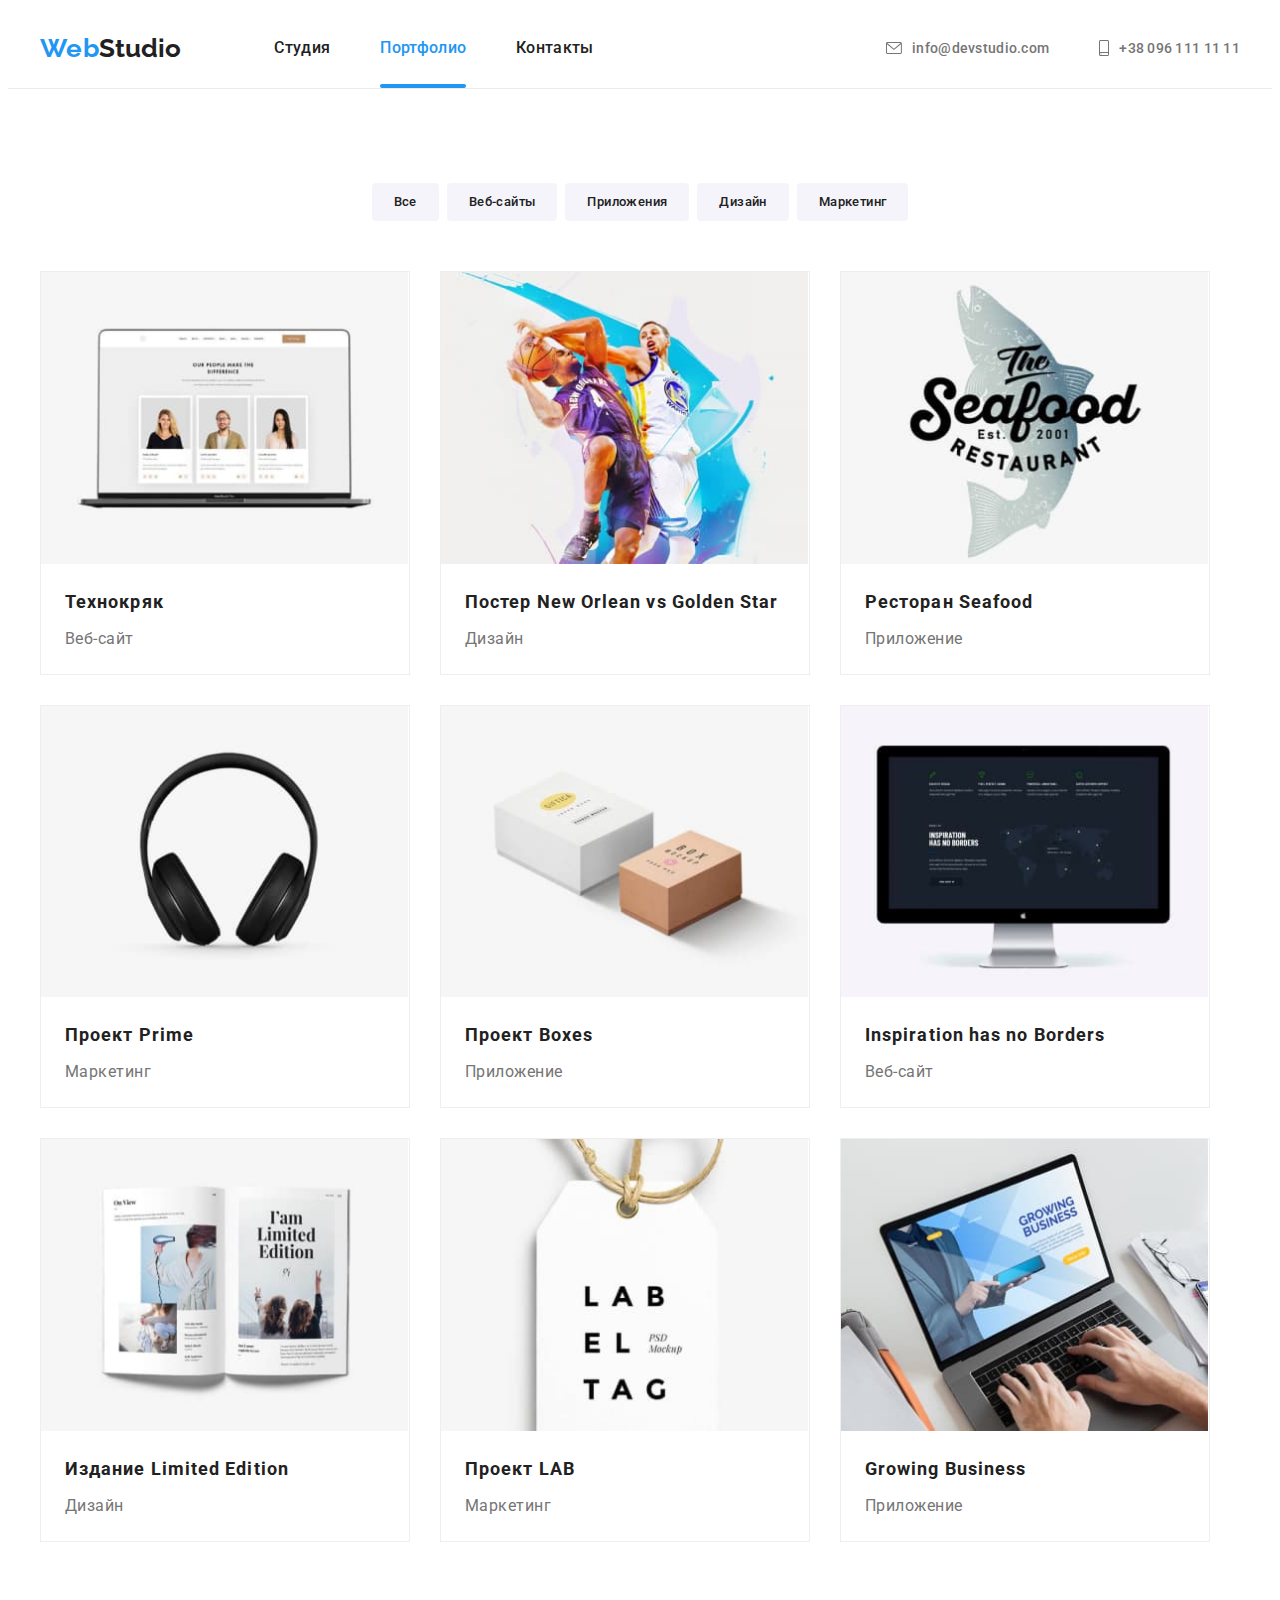
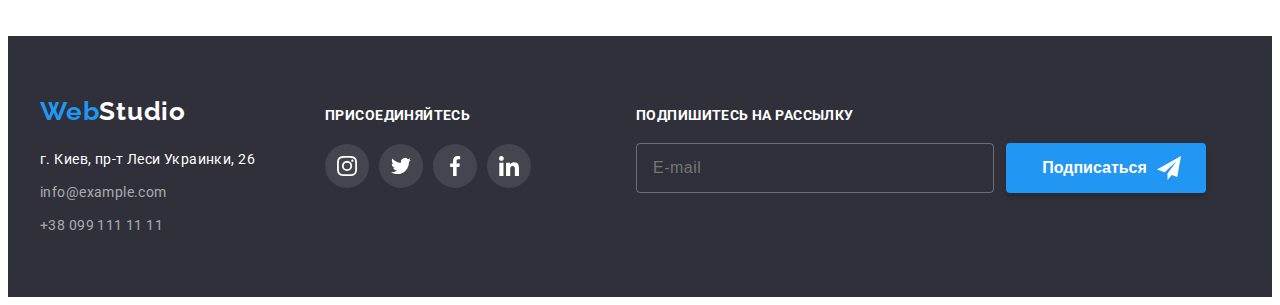
==== commit caf40f38: "major revisions" ====
--- a/portfolio.html
+++ b/portfolio.html
@@ -212,64 +212,69 @@
 
 <!-- Портфолио Футер -->
 
-<footer class="main-footer">
-    <div class="container footer-contacts-container">
-        <div class="contacts">
-            <a class="footer-logo" href="./index.html">
-                <span class="logoblue">Web</span>Studio</a>
-            <address class="footer-address">г. Киев, пр-т Леси Украинки, 26</address>
-            <ul class="footer-contacts">
-                <li class="footer-item"><a class="link" href="mailto:info@example.com">info@example.com</a></li>
-                <li class="footer-item"><a class="link" href="tel:+380991111111">+38 099 111 11 11</a></li>
-            </ul>
+    <footer class="main-footer">
+        <div class="container footer-contacts-container">
+            <div class="contacts">
+                <a class="footer-logo" href="./index.html">
+                    <span class="logoblue">Web</span>Studio</a>
+                <address class="footer-address">г. Киев, пр-т Леси Украинки, 26</address>
+                <ul class="footer-contacts">
+                    <li class="footer-item"><a class="link" href="mailto:info@example.com">info@example.com</a></li>
+                    <li class="footer-item"><a class="link" href="tel:+380991111111">+38 099 111 11 11</a></li>
+                </ul>
+            </div>
+            <div class="footer-social-links">
+                <p class="footer-title">присоединяйтесь</p>
+                <ul class="footer-social-list list">
+                    <li class="footer-social-list-item">
+                        <a href="" class="footer-social-list-link link">
+                            <svg class="footer-social-list-icon">
+                                <use href="./images/icons.svg#icon-instagram"></use>
+                            </svg>
+                        </a>
+                    </li>
+                    <li class="footer-social-list-item">
+                        <a href="" class="footer-social-list-link link">
+                            <svg class="footer-social-list-icon">
+                                <use href="./images/icons.svg#icon-twitter"></use>
+                            </svg>
+                        </a>
+                    </li>
+                    <li class="footer-social-list-item">
+                        <a href="" class="footer-social-list-link link">
+                            <svg class="footer-social-list-icon">
+                                <use href="./images/icons.svg#icon-facebook"></use>
+                            </svg>
+                        </a>
+                    </li>
+                    <li class="footer-social-list-item">
+                        <a href="" class="footer-social-list-link link">
+                            <svg class="footer-social-list-icon">
+                                <use href="./images/icons.svg#icon-linkedin"></use>
+                            </svg>
+                        </a>
+                    </li>
+                </ul>
+            </div>
+    
+            <div class="subscribe-form">
+                <p class="subscribe-title">Подпишитесь на рассылку</p>
+                <div class="subscribe">
+                    <label for="email" class="subscribe-email"></label>
+                    <input type="email" name="email" id="email" placeholder="E-mail">
+    
+                    <button data-modal-open class="subscribe-button" type="submit">Подписаться
+                        <svg width="24px" height="24px" class="subscribe-icon">
+                            <use href=./images/icons.svg#icon-send-icon>
+                            </use>
+                        </svg>
+                    </button>
+    
+    
+                </div>
+            </div>
+    
         </div>
-        <div class="footer-social-links">
-            <p class="footer-title">присоединяйтесь</p>
-            <ul class="footer-social-list list">
-                <li class="footer-social-list-item">
-                    <a href="" class="footer-social-list-link link">
-                        <svg class="footer-social-list-icon">
-                            <use href="./images/icons.svg#icon-instagram"></use>
-                        </svg>
-                    </a>
-                </li>
-                <li class="footer-social-list-item">
-                    <a href="" class="footer-social-list-link link">
-                        <svg class="footer-social-list-icon">
-                            <use href="./images/icons.svg#icon-twitter"></use>
-                        </svg>
-                    </a>
-                </li>
-                <li class="footer-social-list-item">
-                    <a href="" class="footer-social-list-link link">
-                        <svg class="footer-social-list-icon">
-                            <use href="./images/icons.svg#icon-facebook"></use>
-                        </svg>
-                    </a>
-                </li>
-                <li class="footer-social-list-item">
-                    <a href="" class="footer-social-list-link link">
-                        <svg class="footer-social-list-icon">
-                            <use href="./images/icons.svg#icon-linkedin"></use>
-                        </svg>
-                    </a>
-                </li>
-            </ul>
-        </div>
-
-        <div class="subscribe-form">
-            <p class="subscribe-title">Подпишитесь на рассылку</p>
-            <div class="subscribe">
-                <label for="subscribe-email"></label>
-                <input type="e-mail" name="e-mail" id="e-mail" placeholder="E-mail">
-
-                <button data-modal-open class="subscribe-button" type="submit">Подписаться
-                    <span class="subscribe-icon"></span>
-                </button>
-            </div>
-        </div>
-
-    </div>
-</footer>
+    </footer>
     </body>
     </html>--- a/styles/styles.css
+++ b/styles/styles.css
@@ -45,6 +45,17 @@
   font-style: normal;
   font-weight: normal;
   color: var(--maintext);
+}
+
+.visually-hidden {
+  position: absolute !important;
+  clip: rect(1px 1px 1px 1px); /* IE6, IE7 */
+  clip: rect(1px, 1px, 1px, 1px);
+  padding: 0 !important;
+  border: 0 !important;
+  height: 1px !important;
+  width: 1px !important;
+  overflow: hidden;
 }
 
 /* Social Links Icons */
@@ -322,6 +333,10 @@
   position: absolute;
   top: 50%;
   left: 50%;
+  padding-left: 39px;
+  padding-right: 39px;
+  padding-top: 40px;
+  padding-bottom: 40px;
 
   width: 528px;
   height: 581px;
@@ -343,8 +358,8 @@
   letter-spacing: 0.03em;
   color: var(--secondarytext);
 
-  margin-top: 40px;
-  margin-left: auto;
+  /* margin-top: 40px;
+  margin-left: auto; */
   margin-bottom: 12px;
 }
 
@@ -352,7 +367,7 @@
   display: flex;
   flex-direction: column;
   width: 448px;
-  margin-left: 46px;
+  /* margin-left: 46px; */
   margin-bottom: 10px;
   /* outline: 1px solid tomato; */
 }
@@ -407,6 +422,7 @@
 .form-icon {
   position: absolute;
   display: inline-block;
+
   fill: #212121;
   left: 12px;
   top: 50%;
@@ -418,7 +434,7 @@
 }
 
 .form-checkbox {
-  margin-left: 52px;
+  /* margin-left: 52px; */
   margin-top: 20px;
   font-size: 14px;
 }
@@ -453,13 +469,18 @@
 .checkbox:checked + .checkbox-icon {
   background-color: var(--accent);
   border-color: var(--accent);
-  background-image: url(../images/checkbox.svg);
+  background-image: url(../images/icon-checkbox.svg);
   background-size: contain;
   background-origin: border-box;
+  fill: var(--white);
 
   transition-property: background-color;
   transition-timing-function: cubic-bezier(0.4, 0, 0.2, 1);
   transition-duration: 250ms;
+}
+
+.checkbox:focus ~ .checkbox-icon {
+  border-color: var(--accent);
 }
 
 .checkbox-link {
@@ -498,19 +519,26 @@
 
 .closebtn {
   position: absolute;
-  align-items: center;
   right: 8px;
   top: 8px;
-  width: 33px;
-  height: 33px;
+  width: 30px;
+  height: 30px;
   border-radius: 50%;
-  border: none;
 
   border: 1px solid rgba(0, 0, 0, 0.1);
-  background-color: var(--white);
-  background-image: url(../images/close-black.svg);
-  background-repeat: no-repeat;
-  background-position: center;
+  background-color: transparent;
+}
+
+.close-icon {
+  display: block;
+  margin-left: auto;
+  margin-right: auto;
+}
+
+.closebtn:focus,
+.closebtn:hover {
+  box-shadow: 0px 4px 4px rgba(0, 0, 0, 0.15);
+  cursor: pointer;
 }
 
 .main-button:focus,
@@ -825,8 +853,8 @@
   cursor: pointer;
 }
 
-.footer-item:hover .link,
-.footer-item:focus .link {
+.footer-item:hover,
+.footer-item a:focus {
   color: var(--accent);
   cursor: pointer;
 }
@@ -929,13 +957,15 @@
 
 .subscribe-form {
   width: 570px;
-  margin-left: 93px;
+  margin-right: auto;
+  margin-left: 105px;
 }
 
 .subscribe {
   display: flex;
   align-items: center;
 }
+
 .subscribe-title {
   display: block;
   font-weight: bold;
@@ -965,6 +995,14 @@
   line-height: 1.25;
   letter-spacing: 0.03em;
   color: rgba(255, 255, 255, 0.6);
+
+  transition-property: border;
+  transition-timing-function: cubic-bezier(0.4, 0, 0.2, 1);
+  transition-duration: 250ms;
+}
+
+.subscribe input:focus {
+  border: 1px solid var(--accent);
 }
 
 .subscribe-button {
@@ -1006,10 +1044,8 @@
   align-items: center;
   width: 24px;
   height: 24px;
+
   fill: var(--white);
-  background-image: url(../images/send.svg);
-  background-size: contain;
-
   align-items: baseline;
   top: 50%;
   transform: translateY(-50%);
